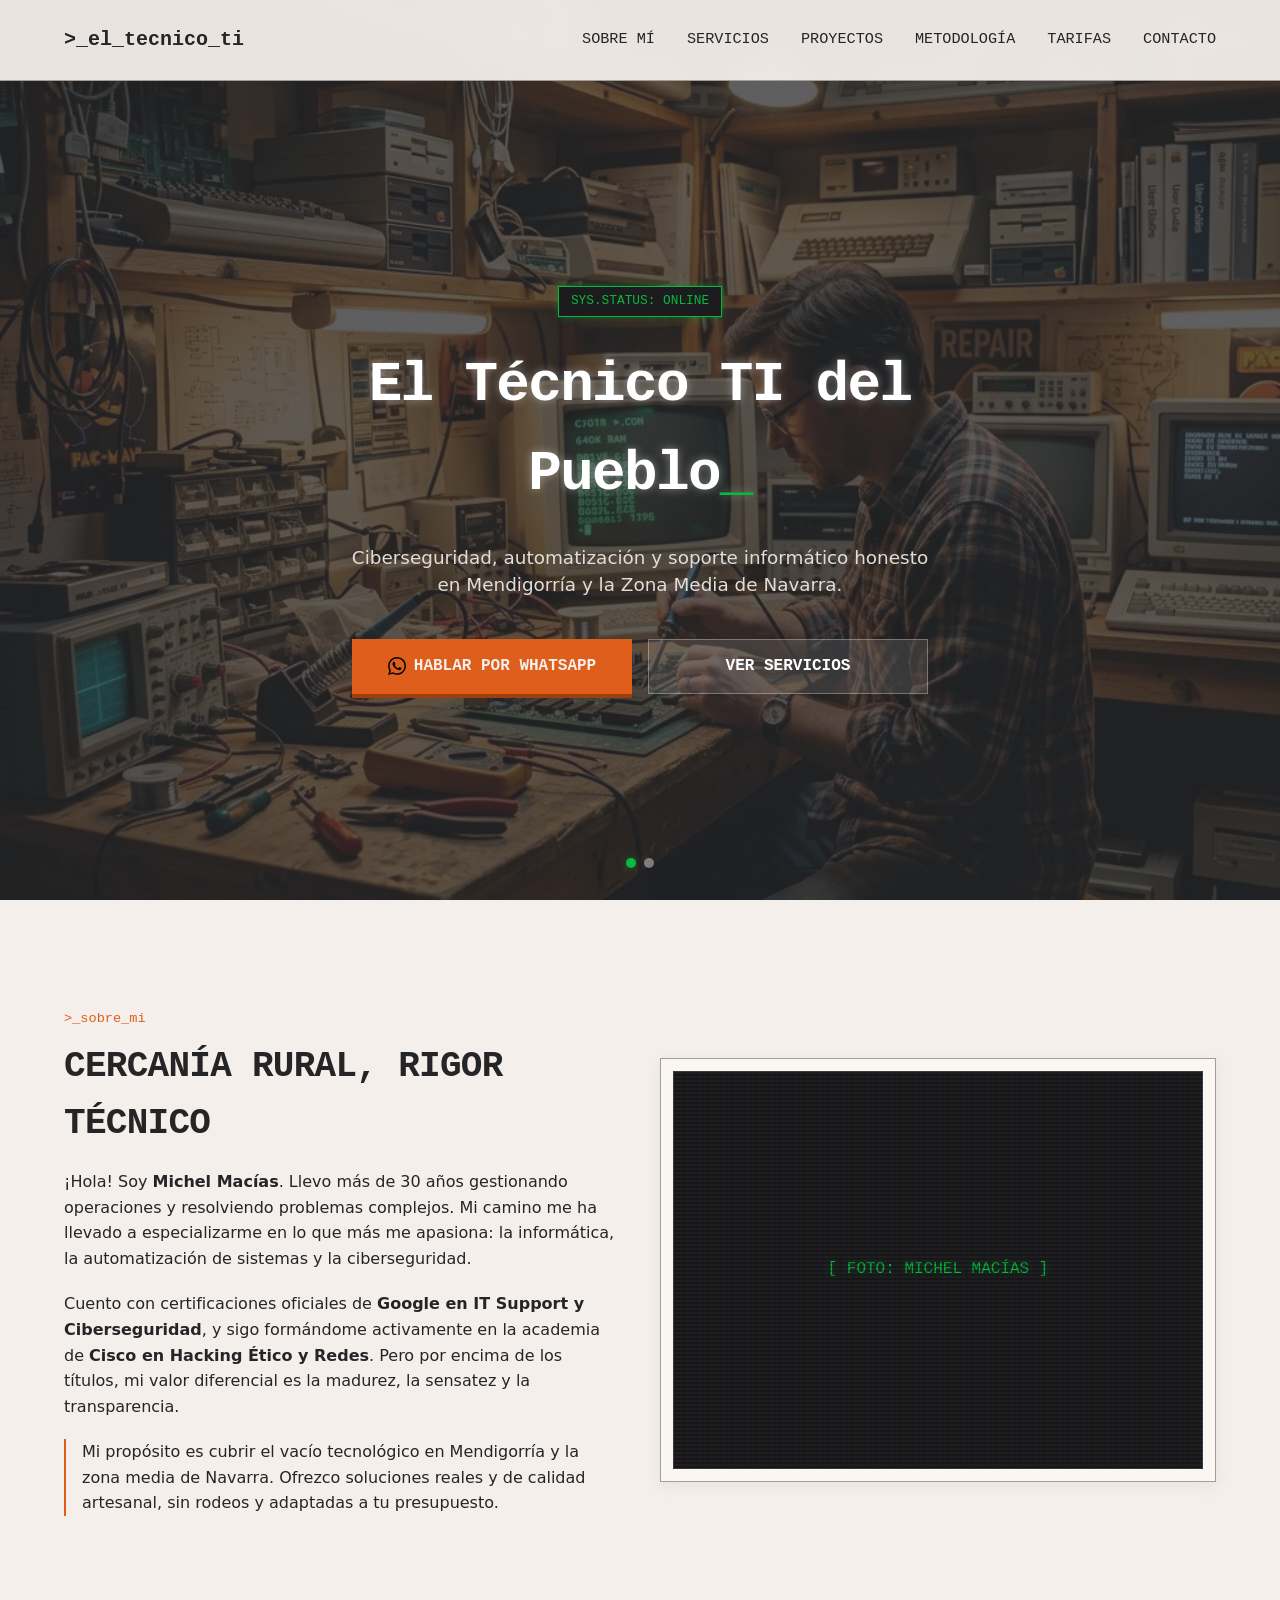
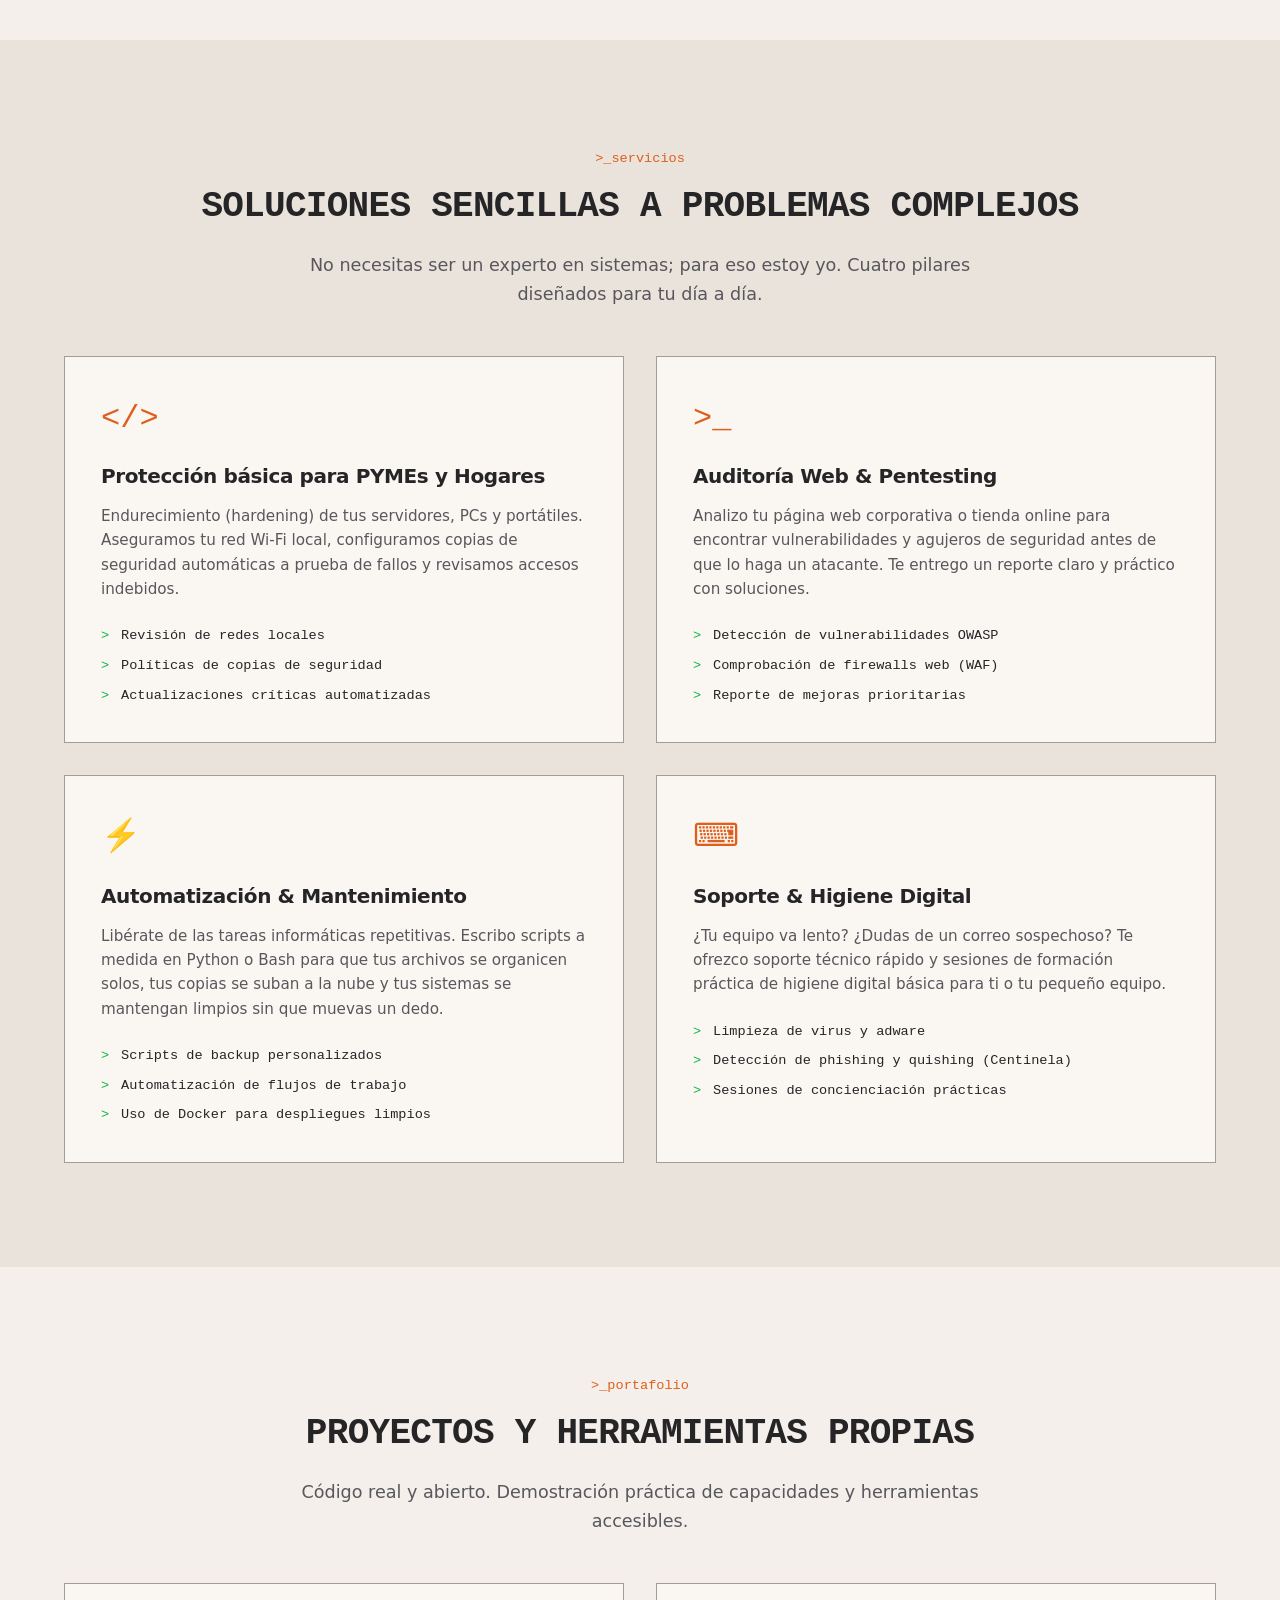
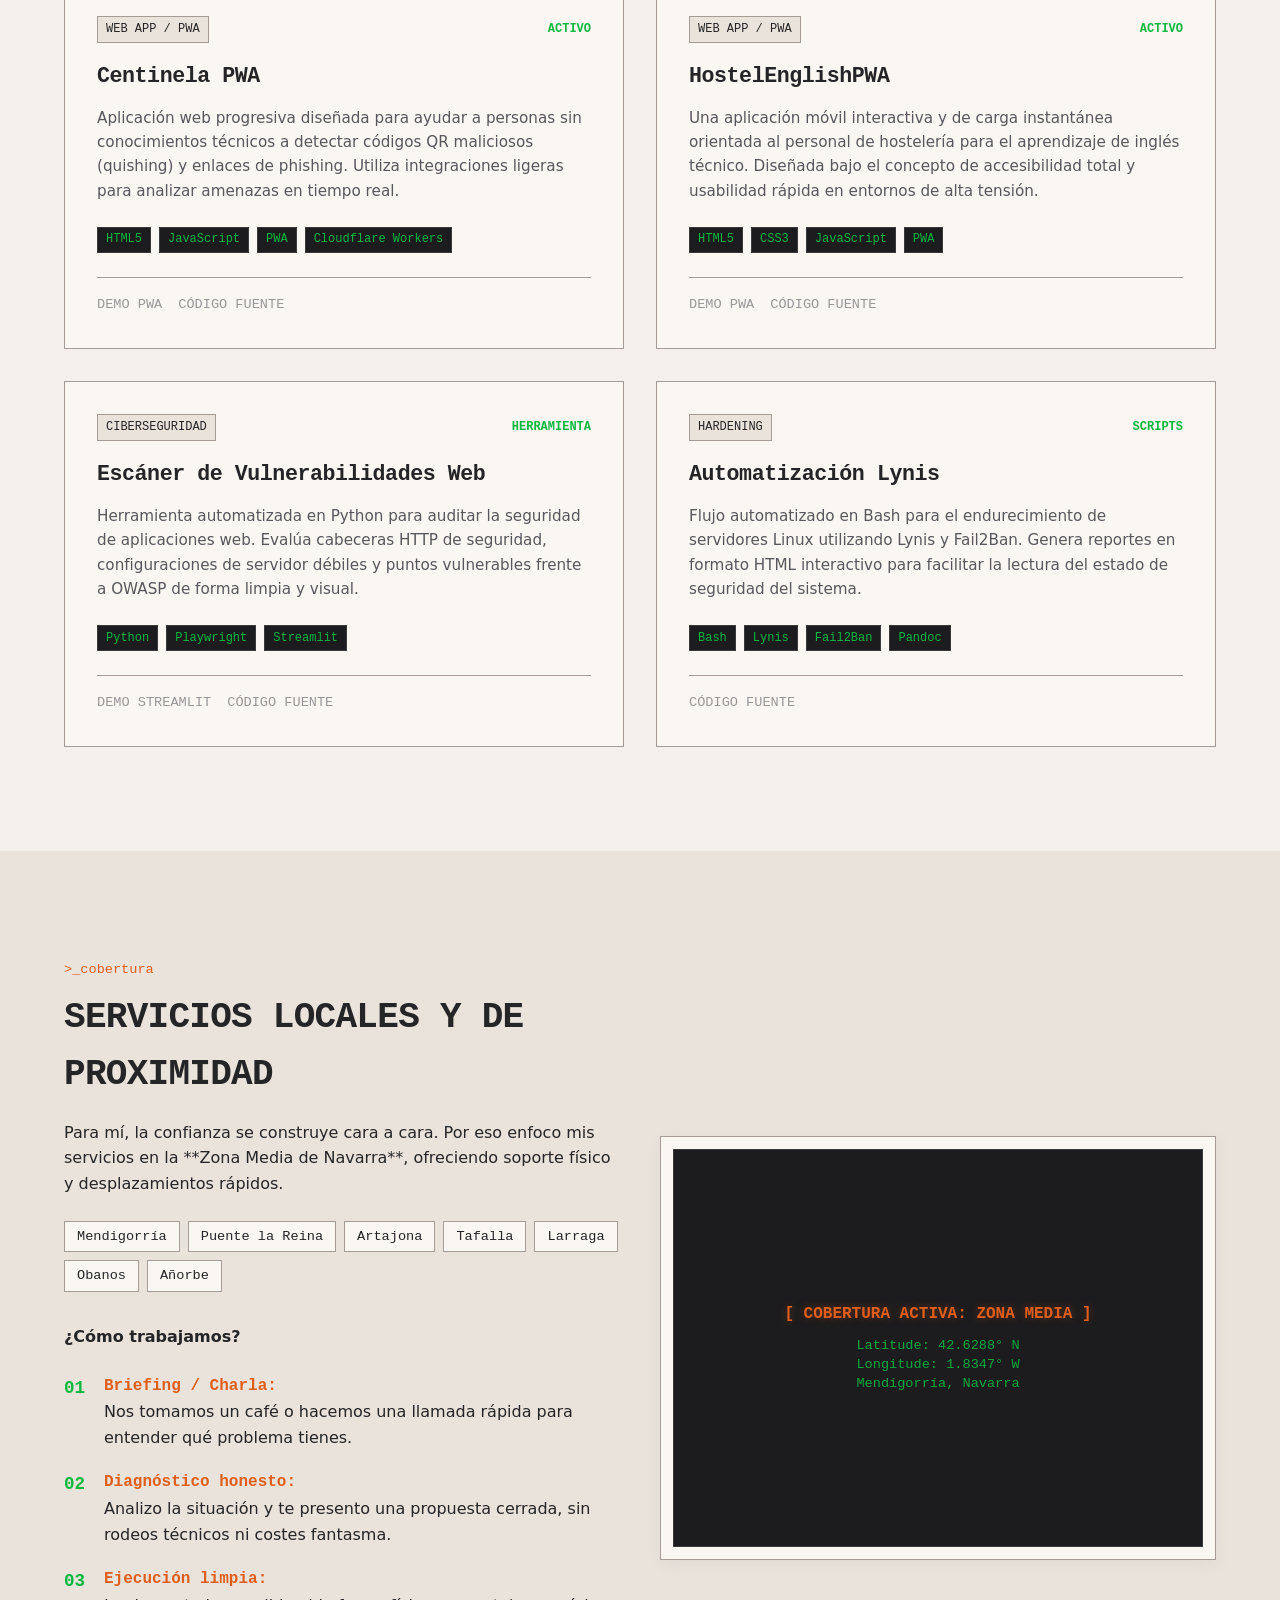
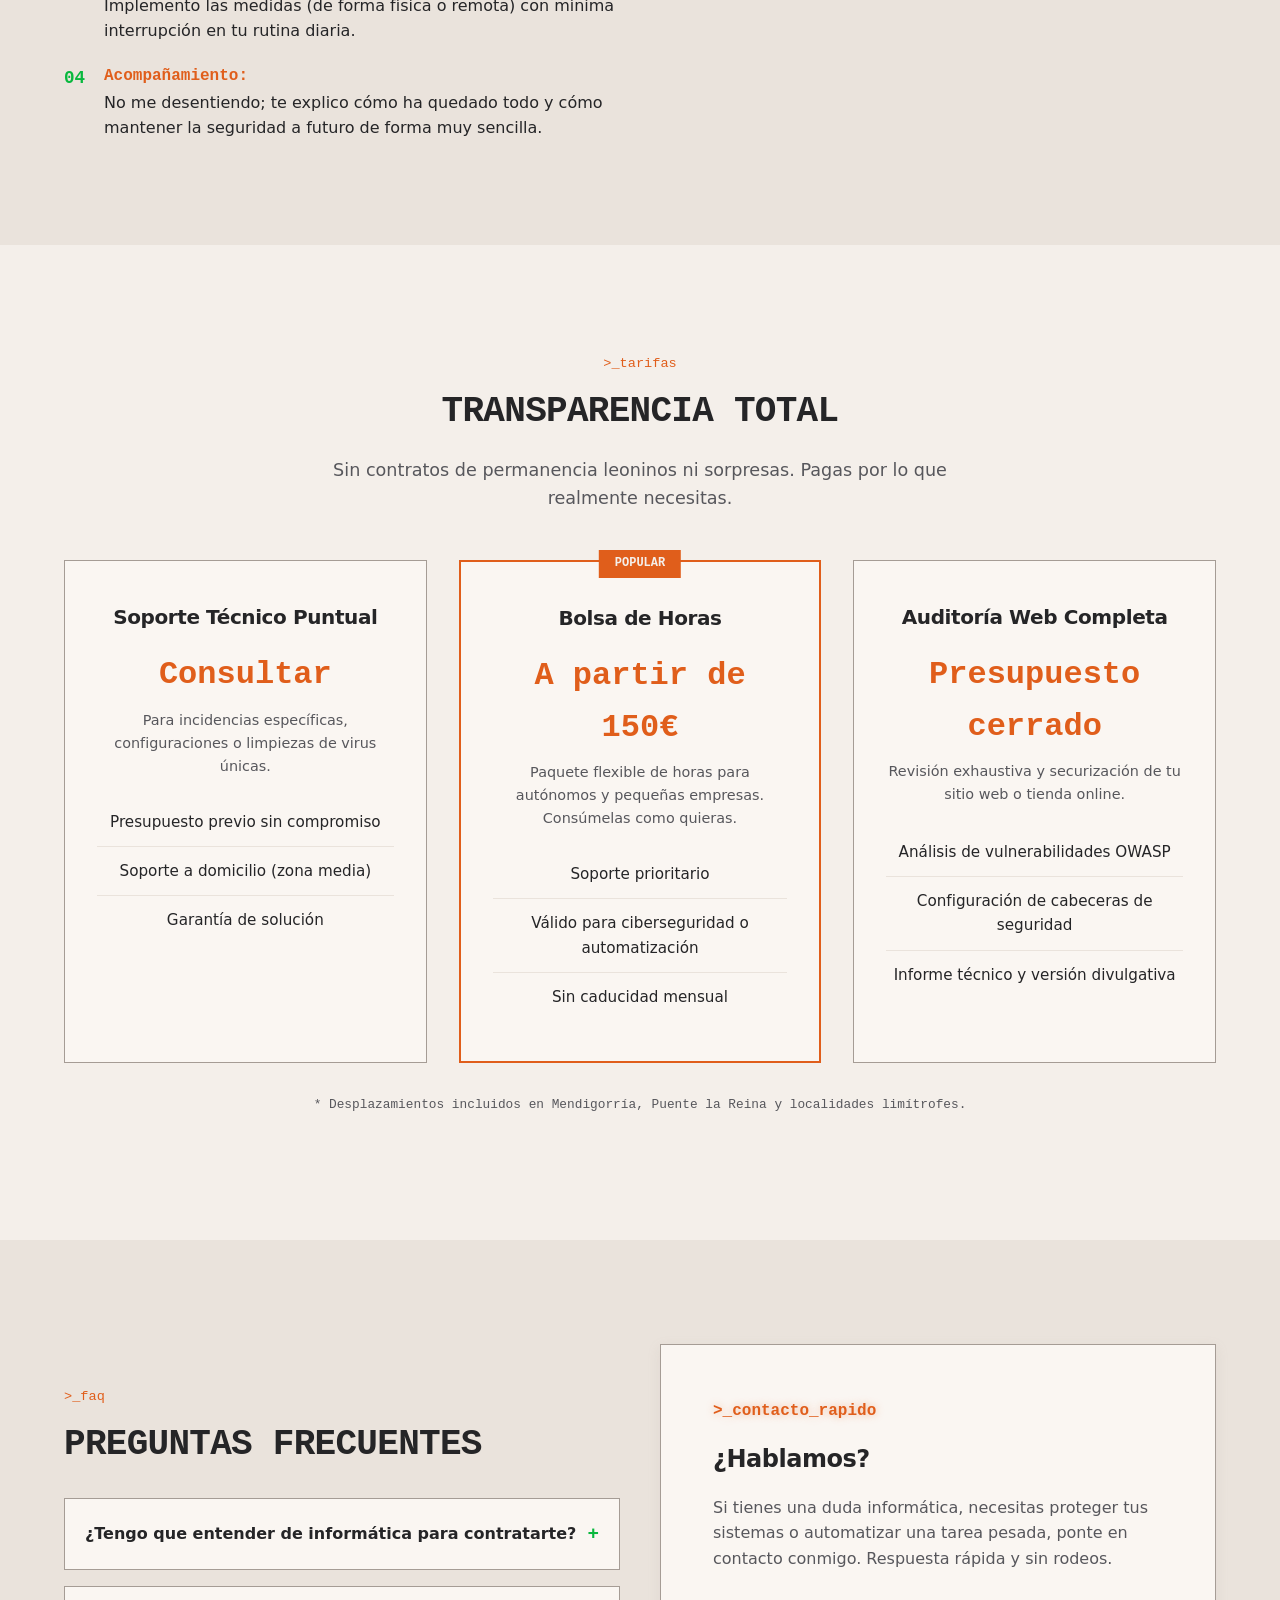
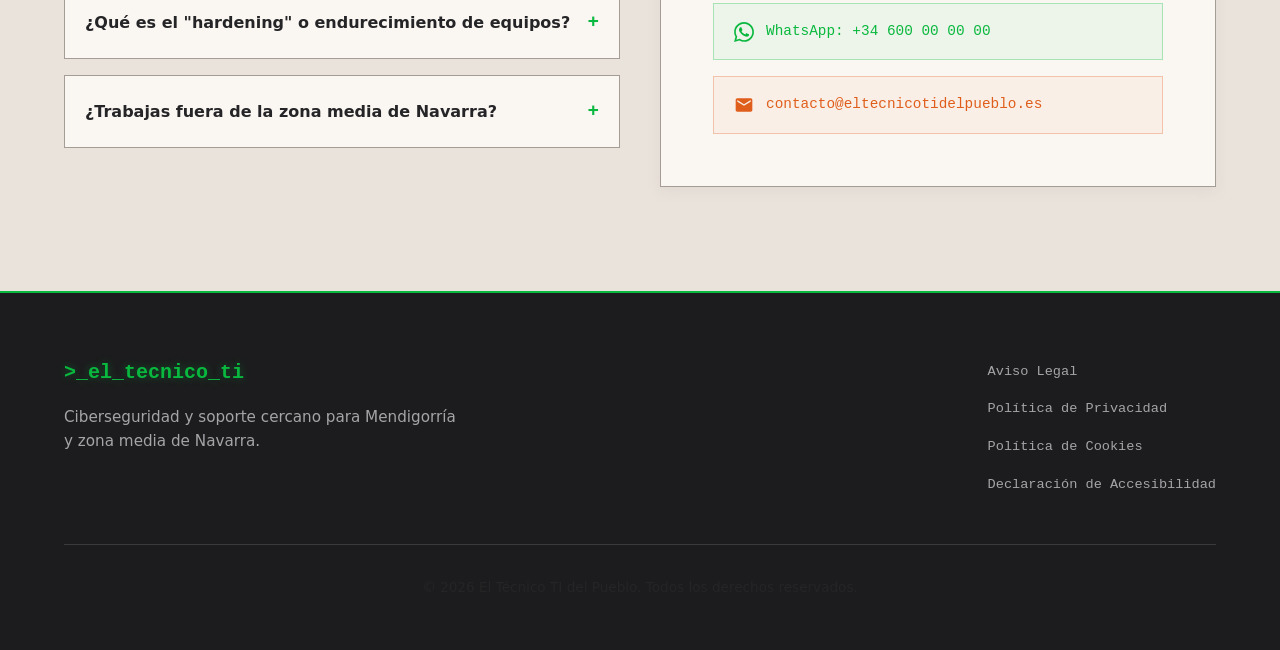
==== docs/index.html @ a72f8ba3 "Initial commit: El Técnico TI del Pueblo" ====
<!DOCTYPE html>
<html lang="es">
<head>
    <meta charset="UTF-8">
    <meta name="viewport" content="width=device-width, initial-scale=1.0">
    <title>El Técnico TI del Pueblo | Ciberseguridad y Soporte en Mendigorría y Zona Media de Navarra</title>
    <meta name="description" content="Servicios informáticos de confianza, ciberseguridad, automatización y soporte técnico para particulares, autónomos y PYMEs en Mendigorría y la Zona Media de Navarra. Sin jerga técnica, directo y honesto.">
    <meta name="robots" content="index, follow">
    <link rel="canonical" href="https://eltecnicotidelpueblo.github.io/">
    
    <!-- Open Graph / Facebook -->
    <meta property="og:type" content="website">
    <meta property="og:title" content="El Técnico TI del Pueblo | Ciberseguridad y Soporte Técnico">
    <meta property="og:description" content="Soporte informático y seguridad digital para autónomos y PYMEs en la Zona Media de Navarra (Mendigorría, Puente la Reina, Artajona...).">
    <meta property="og:url" content="https://eltecnicotidelpueblo.github.io/">
    <meta property="og:image" content="https://eltecnicotidelpueblo.github.io/assets/img/og_image.webp">
    <meta property="og:locale" content="es_ES">
    <meta property="og:site_name" content="El Técnico TI del Pueblo">

    <!-- Twitter -->
    <meta name="twitter:card" content="summary_large_image">
    <meta name="twitter:title" content="El Técnico TI del Pueblo | Ciberseguridad y Soporte">
    <meta name="twitter:description" content="Soporte informático cercano y ciberseguridad en Navarra.">
    <meta name="twitter:image" content="https://eltecnicotidelpueblo.github.io/assets/img/og_image.webp">

    <!-- Content Security Policy -->
    <meta http-equiv="Content-Security-Policy" content="default-src 'self'; script-src 'self'; style-src 'self' 'unsafe-inline' https://fonts.googleapis.com; font-src https://fonts.gstatic.com; img-src 'self' data:; connect-src 'self'; media-src 'self';">

    <link rel="stylesheet" href="style.css?v=1.0.0">
    <link rel="preconnect" href="https://fonts.googleapis.com">
    <link rel="preconnect" href="https://fonts.gstatic.com" crossorigin>
    <link href="https://fonts.googleapis.com/css2?family=Inter:wght@300;400;500;600;700&family=Share+Tech+Mono&display=swap" rel="stylesheet">
    
    <link rel="preload" href="style.css?v=1.0.0" as="style">
    <link rel="preload" href="main.js" as="script">

    <!-- JSON-LD Local SEO Schema -->
    <script type="application/ld+json">
    {
        "@context": "https://schema.org",
        "@type": "ProfessionalService",
        "name": "El Técnico TI del Pueblo",
        "image": "https://eltecnicotidelpueblo.github.io/assets/img/og_image.webp",
        "description": "Servicios profesionales de ciberseguridad, automatización y soporte informático en Mendigorría y la Zona Media de Navarra.",
        "url": "https://eltecnicotidelpueblo.github.io/",
        "telephone": "+34600000000",
        "email": "contacto@eltecnicotidelpueblo.es",
        "address": {
            "@type": "PostalAddress",
            "addressLocality": "Mendigorría",
            "addressRegion": "Navarra",
            "postalCode": "31150",
            "addressCountry": "ES"
        },
        "geo": {
            "@type": "GeoCoordinates",
            "latitude": 42.628889,
            "longitude": -1.834722
        },
        "areaServed": [
            {
                "@type": "AdministrativeArea",
                "name": "Mendigorría"
            },
            {
                "@type": "AdministrativeArea",
                "name": "Puente la Reina"
            },
            {
                "@type": "AdministrativeArea",
                "name": "Artajona"
            },
            {
                "@type": "AdministrativeArea",
                "name": "Tafalla"
            },
            {
                "@type": "AdministrativeArea",
                "name": "Larraga"
            },
            {
                "@type": "AdministrativeArea",
                "name": "Zona Media de Navarra"
            }
        ],
        "priceRange": "€€"
    }
    </script>
</head>
<body>
    <a href="#main-content" class="skip-link">Saltar al contenido principal</a>
    
    <header id="site-header">
        <nav aria-label="Navegación principal">
            <div class="logo-container">
                <a href="#" aria-label="Ir al inicio de El Técnico TI del Pueblo">
                    <span class="logo-text">&gt;_el_tecnico_ti</span>
                </a>
            </div>
            <button class="hamburger" id="hamburger" aria-expanded="false" aria-controls="nav-links" aria-label="Abrir menú de navegación">
                <span></span>
                <span></span>
                <span></span>
            </button>
            <ul class="nav-links" id="nav-links">
                <li><a href="#sobre-mi">Sobre mí</a></li>
                <li><a href="#servicios">Servicios</a></li>
                <li><a href="#proyectos">Proyectos</a></li>
                <li><a href="#metodologia">Metodología</a></li>
                <li><a href="#tarifas">Tarifas</a></li>
                <li><a href="#contacto">Contacto</a></li>
            </ul>
        </nav>
    </header>

    <main id="main-content">
        <!-- HERO SECTION -->
        <section id="hero" aria-label="Presentación">
            <div class="hero-slides-container">
                <!-- Las diapositivas de fondo se controlan con JS y CSS -->
                <div class="hero-slide active" style="background-image: linear-gradient(rgba(42, 42, 45, 0.75), rgba(42, 42, 45, 0.75)), url('assets/img/hero1.webp');" role="img" aria-label="Taller de informática retro-tech con luz cálida"></div>
                <div class="hero-slide" style="background-image: linear-gradient(rgba(42, 42, 45, 0.75), rgba(42, 42, 45, 0.75)), url('assets/img/hero2.webp');" role="img" aria-label="Terminales antiguos con luz verde de fósforo"></div>
            </div>
            
            <div class="hero-content">
                <div class="terminal-badge">SYS.STATUS: ONLINE</div>
                <h1 class="terminal-title">El Técnico TI del Pueblo<span class="cursor-blink">_</span></h1>
                <p class="hero-subtitle">Ciberseguridad, automatización y soporte informático honesto en Mendigorría y la Zona Media de Navarra.</p>
                <div class="hero-buttons">
                    <a href="https://wa.me/34600000000?text=Hola!%20Necesito%20ayuda%20con%20un%20tema%20informático." target="_blank" class="btn btn-primary" aria-label="Contactar por WhatsApp">
                        <svg class="icon" viewBox="0 0 24 24"><path d="M.057 24l1.687-6.163c-1.041-1.804-1.588-3.849-1.587-5.946.003-6.556 5.338-11.891 11.893-11.891 3.181.001 6.167 1.24 8.413 3.488 2.245 2.248 3.481 5.236 3.48 8.414-.003 6.557-5.338 11.892-11.893 11.892-1.99-.001-3.951-.5-5.688-1.448l-6.305 1.654zm6.597-3.807c1.676.995 3.276 1.591 5.392 1.592 5.448 0 9.886-4.438 9.889-9.885.002-5.462-4.415-9.89-9.881-9.892-5.452 0-9.887 4.434-9.889 9.884-.001 2.225.651 3.891 1.746 5.634l-.999 3.648 3.742-.981zm11.387-5.464c-.074-.124-.272-.198-.57-.347-.297-.149-1.758-.868-2.031-.967-.272-.099-.47-.149-.668.149-.198.297-.767.967-.941 1.165-.173.198-.347.223-.644.074-.297-.149-1.255-.462-2.39-1.475-.883-.788-1.48-1.761-1.653-2.059-.173-.297-.018-.458.13-.606.134-.133.297-.347.446-.521.151-.172.2-.296.3-.495.099-.198.05-.372-.025-.521-.075-.148-.669-1.611-.916-2.206-.242-.579-.487-.501-.669-.51l-.57-.01c-.198 0-.52.074-.792.372s-1.04 1.016-1.04 2.479 1.065 2.876 1.213 3.074c.149.198 2.095 3.2 5.076 4.487.709.306 1.263.489 1.694.626.712.226 1.36.194 1.872.118.571-.085 1.758-.719 2.006-1.413.248-.695.248-1.29.173-1.414z"/></svg>
                        Hablar por WhatsApp
                    </a>
                    <a href="#servicios" class="btn btn-secondary">Ver Servicios</a>
                </div>
            </div>

            <!-- Indicadores del Carrusel -->
            <div class="hero-dots" aria-label="Navegación del carrusel">
                <button class="hero-dot active" data-slide="0" aria-label="Ver imagen 1" aria-current="true"></button>
                <button class="hero-dot" data-slide="1" aria-label="Ver imagen 2"></button>
            </div>
        </section>

        <!-- SOBRE MÍ SECTION -->
        <section id="sobre-mi" class="reveal section-padding">
            <div class="container grid-2">
                <div class="about-text">
                    <span class="section-tag">&gt;_sobre_mi</span>
                    <h2>Cercanía rural, rigor técnico</h2>
                    <p>¡Hola! Soy <strong>Michel Macías</strong>. Llevo más de 30 años gestionando operaciones y resolviendo problemas complejos. Mi camino me ha llevado a especializarme en lo que más me apasiona: la informática, la automatización de sistemas y la ciberseguridad.</p>
                    <p>Cuento con certificaciones oficiales de <strong>Google en IT Support y Ciberseguridad</strong>, y sigo formándome activamente en la academia de <strong>Cisco en Hacking Ético y Redes</strong>. Pero por encima de los títulos, mi valor diferencial es la madurez, la sensatez y la transparencia.</p>
                    <p class="highlight-text">Mi propósito es cubrir el vacío tecnológico en Mendigorría y la zona media de Navarra. Ofrezco soluciones reales y de calidad artesanal, sin rodeos y adaptadas a tu presupuesto.</p>
                </div>
                <div class="about-visual">
                    <div class="retro-box-frame">
                        <!-- Foto real de Michel o imagen temática del taller -->
                        <div class="about-img-placeholder">
                            <span class="console-green">[ FOTO: MICHEL MACÍAS ]</span>
                        </div>
                    </div>
                </div>
            </div>
        </section>

        <!-- SERVICIOS SECTION -->
        <section id="servicios" class="reveal bg-alt section-padding">
            <div class="container">
                <div class="center-text">
                    <span class="section-tag">&gt;_servicios</span>
                    <h2>Soluciones sencillas a problemas complejos</h2>
                    <p class="section-subtitle">No necesitas ser un experto en sistemas; para eso estoy yo. Cuatro pilares diseñados para tu día a día.</p>
                </div>
                
                <div class="services-grid">
                    <!-- Servicio 1 -->
                    <div class="service-card">
                        <div class="card-icon">&lt;/&gt;</div>
                        <h3>Protección básica para PYMEs y Hogares</h3>
                        <p>Endurecimiento (hardening) de tus servidores, PCs y portátiles. Aseguramos tu red Wi-Fi local, configuramos copias de seguridad automáticas a prueba de fallos y revisamos accesos indebidos.</p>
                        <ul class="card-list">
                            <li>Revisión de redes locales</li>
                            <li>Políticas de copias de seguridad</li>
                            <li>Actualizaciones críticas automatizadas</li>
                        </ul>
                    </div>

                    <!-- Servicio 2 -->
                    <div class="service-card">
                        <div class="card-icon">&gt;_</div>
                        <h3>Auditoría Web & Pentesting</h3>
                        <p>Analizo tu página web corporativa o tienda online para encontrar vulnerabilidades y agujeros de seguridad antes de que lo haga un atacante. Te entrego un reporte claro y práctico con soluciones.</p>
                        <ul class="card-list">
                            <li>Detección de vulnerabilidades OWASP</li>
                            <li>Comprobación de firewalls web (WAF)</li>
                            <li>Reporte de mejoras prioritarias</li>
                        </ul>
                    </div>

                    <!-- Servicio 3 -->
                    <div class="service-card">
                        <div class="card-icon">⚡</div>
                        <h3>Automatización & Mantenimiento</h3>
                        <p>Libérate de las tareas informáticas repetitivas. Escribo scripts a medida en Python o Bash para que tus archivos se organicen solos, tus copias se suban a la nube y tus sistemas se mantengan limpios sin que muevas un dedo.</p>
                        <ul class="card-list">
                            <li>Scripts de backup personalizados</li>
                            <li>Automatización de flujos de trabajo</li>
                            <li>Uso de Docker para despliegues limpios</li>
                        </ul>
                    </div>

                    <!-- Servicio 4 -->
                    <div class="service-card">
                        <div class="card-icon">⌨</div>
                        <h3>Soporte & Higiene Digital</h3>
                        <p>¿Tu equipo va lento? ¿Dudas de un correo sospechoso? Te ofrezco soporte técnico rápido y sesiones de formación práctica de higiene digital básica para ti o tu pequeño equipo.</p>
                        <ul class="card-list">
                            <li>Limpieza de virus y adware</li>
                            <li>Detección de phishing y quishing (Centinela)</li>
                            <li>Sesiones de concienciación prácticas</li>
                        </ul>
                    </div>
                </div>
            </div>
        </section>

        <!-- PROYECTOS / CASOS REALES -->
        <section id="proyectos" class="reveal section-padding">
            <div class="container">
                <div class="center-text">
                    <span class="section-tag">&gt;_portafolio</span>
                    <h2>Proyectos y Herramientas Propias</h2>
                    <p class="section-subtitle">Código real y abierto. Demostración práctica de capacidades y herramientas accesibles.</p>
                </div>

                <div class="projects-grid">
                    <!-- Centinela PWA -->
                    <div class="project-card">
                        <div class="project-header">
                            <span class="project-tag">WEB APP / PWA</span>
                            <span class="project-status">ACTIVO</span>
                        </div>
                        <h3>Centinela PWA</h3>
                        <p>Aplicación web progresiva diseñada para ayudar a personas sin conocimientos técnicos a detectar códigos QR maliciosos (quishing) y enlaces de phishing. Utiliza integraciones ligeras para analizar amenazas en tiempo real.</p>
                        <div class="project-tech">
                            <span>HTML5</span>
                            <span>JavaScript</span>
                            <span>PWA</span>
                            <span>Cloudflare Workers</span>
                        </div>
                        <div class="project-links">
                            <span class="link-disabled">Demo PWA</span>
                            <span class="link-disabled">Código fuente</span>
                        </div>
                    </div>

                    <!-- HostelEnglishPWA -->
                    <div class="project-card">
                        <div class="project-header">
                            <span class="project-tag">WEB APP / PWA</span>
                            <span class="project-status">ACTIVO</span>
                        </div>
                        <h3>HostelEnglishPWA</h3>
                        <p>Una aplicación móvil interactiva y de carga instantánea orientada al personal de hostelería para el aprendizaje de inglés técnico. Diseñada bajo el concepto de accesibilidad total y usabilidad rápida en entornos de alta tensión.</p>
                        <div class="project-tech">
                            <span>HTML5</span>
                            <span>CSS3</span>
                            <span>JavaScript</span>
                            <span>PWA</span>
                        </div>
                        <div class="project-links">
                            <span class="link-disabled">Demo PWA</span>
                            <span class="link-disabled">Código fuente</span>
                        </div>
                    </div>

                    <!-- Escáner de vulnerabilidades -->
                    <div class="project-card">
                        <div class="project-header">
                            <span class="project-tag">CIBERSEGURIDAD</span>
                            <span class="project-status">HERRAMIENTA</span>
                        </div>
                        <h3>Escáner de Vulnerabilidades Web</h3>
                        <p>Herramienta automatizada en Python para auditar la seguridad de aplicaciones web. Evalúa cabeceras HTTP de seguridad, configuraciones de servidor débiles y puntos vulnerables frente a OWASP de forma limpia y visual.</p>
                        <div class="project-tech">
                            <span>Python</span>
                            <span>Playwright</span>
                            <span>Streamlit</span>
                        </div>
                        <div class="project-links">
                            <span class="link-disabled">Demo Streamlit</span>
                            <span class="link-disabled">Código fuente</span>
                        </div>
                    </div>

                    <!-- Lynis Hardening -->
                    <div class="project-card">
                        <div class="project-header">
                            <span class="project-tag">HARDENING</span>
                            <span class="project-status">SCRIPTS</span>
                        </div>
                        <h3>Automatización Lynis</h3>
                        <p>Flujo automatizado en Bash para el endurecimiento de servidores Linux utilizando Lynis y Fail2Ban. Genera reportes en formato HTML interactivo para facilitar la lectura del estado de seguridad del sistema.</p>
                        <div class="project-tech">
                            <span>Bash</span>
                            <span>Lynis</span>
                            <span>Fail2Ban</span>
                            <span>Pandoc</span>
                        </div>
                        <div class="project-links">
                            <span class="link-disabled">Código fuente</span>
                        </div>
                    </div>
                </div>
            </div>
        </section>

        <!-- METODOLOGÍA & COBERTURA -->
        <section id="metodologia" class="reveal bg-alt section-padding">
            <div class="container grid-2">
                <div class="methodology-text">
                    <span class="section-tag">&gt;_cobertura</span>
                    <h2>Servicios locales y de proximidad</h2>
                    <p>Para mí, la confianza se construye cara a cara. Por eso enfoco mis servicios en la **Zona Media de Navarra**, ofreciendo soporte físico y desplazamientos rápidos.</p>
                    
                    <div class="coverage-cities">
                        <span class="badge">Mendigorría</span>
                        <span class="badge">Puente la Reina</span>
                        <span class="badge">Artajona</span>
                        <span class="badge">Tafalla</span>
                        <span class="badge">Larraga</span>
                        <span class="badge">Obanos</span>
                        <span class="badge">Añorbe</span>
                    </div>

                    <p><strong>¿Cómo trabajamos?</strong></p>
                    <ol class="retro-list">
                        <li><strong>Briefing / Charla:</strong> Nos tomamos un café o hacemos una llamada rápida para entender qué problema tienes.</li>
                        <li><strong>Diagnóstico honesto:</strong> Analizo la situación y te presento una propuesta cerrada, sin rodeos técnicos ni costes fantasma.</li>
                        <li><strong>Ejecución limpia:</strong> Implemento las medidas (de forma física o remota) con mínima interrupción en tu rutina diaria.</li>
                        <li><strong>Acompañamiento:</strong> No me desentiendo; te explico cómo ha quedado todo y cómo mantener la seguridad a futuro de forma muy sencilla.</li>
                    </ol>
                </div>
                <div class="methodology-visual">
                    <div class="retro-box-frame">
                        <div class="map-placeholder">
                            <span class="terminal-amber">[ COBERTURA ACTIVA: ZONA MEDIA ]</span>
                            <div class="map-coordinates">
                                Latitude: 42.6288° N<br>
                                Longitude: 1.8347° W<br>
                                Mendigorría, Navarra
                            </div>
                        </div>
                    </div>
                </div>
            </div>
        </section>

        <!-- TARIFAS & MODALIDADES -->
        <section id="tarifas" class="reveal section-padding">
            <div class="container">
                <div class="center-text">
                    <span class="section-tag">&gt;_tarifas</span>
                    <h2>Transparencia total</h2>
                    <p class="section-subtitle">Sin contratos de permanencia leoninos ni sorpresas. Pagas por lo que realmente necesitas.</p>
                </div>

                <div class="pricing-grid">
                    <div class="pricing-card">
                        <h3>Soporte Técnico Puntual</h3>
                        <p class="price">Consultar</p>
                        <p class="price-detail">Para incidencias específicas, configuraciones o limpiezas de virus únicas.</p>
                        <ul class="pricing-features">
                            <li>Presupuesto previo sin compromiso</li>
                            <li>Soporte a domicilio (zona media)</li>
                            <li>Garantía de solución</li>
                        </ul>
                    </div>

                    <div class="pricing-card featured-card">
                        <div class="card-badge">POPULAR</div>
                        <h3>Bolsa de Horas</h3>
                        <p class="price">A partir de 150€</p>
                        <p class="price-detail">Paquete flexible de horas para autónomos y pequeñas empresas. Consúmelas como quieras.</p>
                        <ul class="pricing-features">
                            <li>Soporte prioritario</li>
                            <li>Válido para ciberseguridad o automatización</li>
                            <li>Sin caducidad mensual</li>
                        </ul>
                    </div>

                    <div class="pricing-card">
                        <h3>Auditoría Web Completa</h3>
                        <p class="price">Presupuesto cerrado</p>
                        <p class="price-detail">Revisión exhaustiva y securización de tu sitio web o tienda online.</p>
                        <ul class="pricing-features">
                            <li>Análisis de vulnerabilidades OWASP</li>
                            <li>Configuración de cabeceras de seguridad</li>
                            <li>Informe técnico y versión divulgativa</li>
                        </ul>
                    </div>
                </div>
                <p class="pricing-footer-note">* Desplazamientos incluidos en Mendigorría, Puente la Reina y localidades limítrofes.</p>
            </div>
        </section>

        <!-- FAQ & CONTACTO -->
        <section id="contacto" class="reveal bg-alt section-padding">
            <div class="container grid-2">
                <div class="faq-container">
                    <span class="section-tag">&gt;_faq</span>
                    <h2>Preguntas Frecuentes</h2>
                    
                    <div class="faq-list">
                        <details class="faq-item">
                            <summary>¿Tengo que entender de informática para contratarte?</summary>
                            <div class="faq-answer">
                                <p>En absoluto. Mi trabajo consiste precisamente en traducir la tecnología y la ciberseguridad a soluciones sencillas y entendibles. Te explicaré lo que ocurre con ejemplos claros.</p>
                            </div>
                        </details>
                        
                        <details class="faq-item">
                            <summary>¿Qué es el "hardening" o endurecimiento de equipos?</summary>
                            <div class="faq-answer">
                                <p>Consiste en configurar tu ordenador, servidor o router de tal forma que se reduzcan al mínimo sus puntos débiles. Desactivamos servicios innecesarios, cerramos puertos abiertos por defecto y aplicamos configuraciones seguras para que sea un objetivo muy difícil de hackear.</p>
                            </div>
                        </details>

                        <details class="faq-item">
                            <summary>¿Trabajas fuera de la zona media de Navarra?</summary>
                            <div class="faq-answer">
                                <p>Para trabajos remotos (auditoría web, programación de scripts, automatización) puedo dar servicio a cualquier lugar. Para soporte físico y configuración de hardware, prefiero limitarlo a la Zona Media para garantizar rapidez y cercanía.</p>
                            </div>
                        </details>
                    </div>
                </div>

                <div class="contact-card-container">
                    <div class="retro-box-frame">
                        <div class="contact-box">
                            <span class="terminal-amber">&gt;_contacto_rapido</span>
                            <h3>¿Hablamos?</h3>
                            <p>Si tienes una duda informática, necesitas proteger tus sistemas o automatizar una tarea pesada, ponte en contacto conmigo. Respuesta rápida y sin rodeos.</p>
                            
                            <div class="contact-methods">
                                <a href="https://wa.me/34600000000?text=Hola%20Michel!%20He%20visto%20tu%20web%20y%20me%20gustaría%20hacerte%20una%20consulta." target="_blank" class="contact-link whatsapp-style">
                                    <svg viewBox="0 0 24 24"><path fill="currentColor" d="M.057 24l1.687-6.163c-1.041-1.804-1.588-3.849-1.587-5.946.003-6.556 5.338-11.891 11.893-11.891 3.181.001 6.167 1.24 8.413 3.488 2.245 2.248 3.481 5.236 3.48 8.414-.003 6.557-5.338 11.892-11.893 11.892-1.99-.001-3.951-.5-5.688-1.448l-6.305 1.654zm6.597-3.807c1.676.995 3.276 1.591 5.392 1.592 5.448 0 9.886-4.438 9.889-9.885.002-5.462-4.415-9.89-9.881-9.892-5.452 0-9.887 4.434-9.889 9.884-.001 2.225.651 3.891 1.746 5.634l-.999 3.648 3.742-.981zm11.387-5.464c-.074-.124-.272-.198-.57-.347-.297-.149-1.758-.868-2.031-.967-.272-.099-.47-.149-.668.149-.198.297-.767.967-.941 1.165-.173.198-.347.223-.644.074-.297-.149-1.255-.462-2.39-1.475-.883-.788-1.48-1.761-1.653-2.059-.173-.297-.018-.458.13-.606.134-.133.297-.347.446-.521.151-.172.2-.296.3-.495.099-.198.05-.372-.025-.521-.075-.148-.669-1.611-.916-2.206-.242-.579-.487-.501-.669-.51l-.57-.01c-.198 0-.52.074-.792.372s-1.04 1.016-1.04 2.479 1.065 2.876 1.213 3.074c.149.198 2.095 3.2 5.076 4.487.709.306 1.263.489 1.694.626.712.226 1.36.194 1.872.118.571-.085 1.758-.719 2.006-1.413.248-.695.248-1.29.173-1.414z"/></svg>
                                    WhatsApp: +34 600 00 00 00
                                </a>
                                <a href="mailto:contacto@eltecnicotidelpueblo.es" class="contact-link email-style">
                                    <svg viewBox="0 0 24 24"><path fill="currentColor" d="M20 4H4c-1.1 0-1.99.9-1.99 2L2 18c0 1.1.9 2 2 2h16c1.1 0 2-.9 2-2V6c0-1.1-.9-2-2-2zm0 4l-8 5-8-5V6l8 5 8-5v2z"/></svg>
                                    contacto@eltecnicotidelpueblo.es
                                </a>
                            </div>
                        </div>
                    </div>
                </div>
            </div>
        </section>
    </main>

    <footer id="site-footer">
        <div class="container">
            <div class="footer-layout">
                <div class="footer-brand">
                    <span class="logo-text">&gt;_el_tecnico_ti</span>
                    <p>Ciberseguridad y soporte cercano para Mendigorría y zona media de Navarra.</p>
                </div>
                <div class="footer-links-container">
                    <ul class="footer-links">
                        <li><a href="aviso-legal.html">Aviso Legal</a></li>
                        <li><a href="politica-privacidad.html">Política de Privacidad</a></li>
                        <li><a href="politica-cookies.html">Política de Cookies</a></li>
                        <li><a href="declaracion-accesibilidad.html">Declaración de Accesibilidad</a></li>
                    </ul>
                </div>
            </div>
            <div class="footer-bottom">
                <p>&copy; 2026 El Técnico TI del Pueblo. Todos los derechos reservados.</p>
            </div>
        </div>
    </footer>

    <script src="main.js" defer></script>
</body>
</html>
---- docs/style.css ----
/* ==========================================================================
   EL TÉCNICO TI DEL PUEBLO - HOJA DE ESTILOS VINTAGE-TECH
   Estética retro-tech 80s-90s (Mr. Robot / CRT) adaptada a usabilidad moderna.
   Metodología: Mobile First & CSS Variables.
   ========================================================================== */

/* --------------------------------------------------------------------------
   Variables de Diseño (Diseño Retro-Tech)
   -------------------------------------------------------------------------- */
:root {
    /* Paleta Principal: Plástico Beige Retro + Fósforo CRT */
    --bg-primary: #F4EFEA;       /* Beige carcasa clásica PC / Papel antiguo */
    --bg-alt: #EAE3DC;           /* Crema oscuro para alternancia de secciones */
    --bg-card: #FAF6F2;          /* Blanco roto cálido para tarjetas */
    --bg-dark-terminal: #1C1C1E; /* Gris oscuro para consolas de comando */
    
    --text-primary: #252527;     /* Antracita para cuerpo de texto */
    --text-muted: #57575C;       /* Gris medio para descripciones */
    --text-light: #F4EFEA;       /* Texto claro en fondos oscuros */
    
    /* Colores Fósforo CRT */
    --crt-green: #09B83E;        /* Verde terminal activo */
    --crt-green-glow: rgba(9, 184, 62, 0.4);
    --crt-amber: #E05E1B;        /* Naranja/Ámbar botón y acentos */
    --crt-amber-glow: rgba(224, 94, 27, 0.4);
    
    --border-color: #A59C95;     /* Borde gris arcilla para tarjetas y marcos */
    --border-terminal: #3A3A3D;  /* Borde oscuro de consola */
    
    /* Tipografías */
    --font-sans: 'Inter', system-ui, -apple-system, sans-serif;
    --font-mono: 'Share Tech Mono', 'Courier New', monospace;
    
    /* Transiciones */
    --transition-fast: 0.2s ease;
    --transition-normal: 0.4s cubic-bezier(0.25, 0.8, 0.25, 1);
    
    /* Sombreado */
    --shadow-soft: 0 4px 12px rgba(165, 156, 149, 0.15);
    --shadow-terminal: 0 4px 20px rgba(0, 0, 0, 0.25);
    --retro-glow: 0 0 8px var(--crt-green-glow);
}

/* --------------------------------------------------------------------------
   Bases y Reset
   -------------------------------------------------------------------------- */
*, *::before, *::after {
    box-sizing: border-box;
    margin: 0;
    padding: 0;
}

html {
    scroll-behavior: smooth;
    font-size: 16px;
    -webkit-text-size-adjust: 100%;
}

body {
    background-color: var(--bg-primary);
    color: var(--text-primary);
    font-family: var(--font-sans);
    line-height: 1.6;
    overflow-x: hidden;
}

/* Scrollbar personalizado retro */
::-webkit-scrollbar {
    width: 10px;
    height: 10px;
}
::-webkit-scrollbar-track {
    background: var(--bg-alt);
    border-left: 1px solid var(--border-color);
}
::-webkit-scrollbar-thumb {
    background: var(--border-color);
    border: 2px solid var(--bg-alt);
}
::-webkit-scrollbar-thumb:hover {
    background: var(--text-muted);
}

/* Accesibilidad: Skip Link */
.skip-link {
    position: absolute;
    top: -100px;
    left: 20px;
    background: var(--crt-amber);
    color: var(--text-light);
    padding: 10px 20px;
    z-index: 10000;
    font-family: var(--font-mono);
    text-decoration: none;
    border: 1px solid var(--text-light);
    transition: top var(--transition-fast);
}
.skip-link:focus {
    top: 20px;
    outline: 2px solid var(--crt-amber);
}

/* --------------------------------------------------------------------------
   Tipografía Común
   -------------------------------------------------------------------------- */
h1, h2, h3, h4 {
    font-weight: 700;
    letter-spacing: -0.02em;
}

h2 {
    font-family: var(--font-mono);
    font-size: 1.75rem;
    margin-bottom: 1rem;
    color: var(--text-primary);
    text-transform: uppercase;
}

p {
    margin-bottom: 1.25rem;
    color: var(--text-primary);
}

strong {
    font-weight: 600;
}

/* Clases de utilidad */
.section-tag {
    display: inline-block;
    font-family: var(--font-mono);
    font-size: 0.85rem;
    color: var(--crt-amber);
    margin-bottom: 0.5rem;
    text-transform: lowercase;
}

.section-subtitle {
    font-size: 1.1rem;
    color: var(--text-muted);
    max-width: 700px;
    margin-left: auto;
    margin-right: auto;
    margin-bottom: 3rem;
}

.center-text {
    text-align: center;
}

.container {
    width: 100%;
    max-width: 1200px;
    margin: 0 auto;
    padding: 0 1.5rem;
}

.section-padding {
    padding: 4.5rem 0;
}

.bg-alt {
    background-color: var(--bg-alt);
}

/* Grid genérico */
.grid-2 {
    display: grid;
    grid-template-columns: 1fr;
    gap: 2.5rem;
}

/* --------------------------------------------------------------------------
   Header y Navegación (Responsive)
   -------------------------------------------------------------------------- */
#site-header {
    position: fixed;
    top: 0;
    left: 0;
    width: 100%;
    z-index: 1000;
    background-color: rgba(244, 239, 234, 0.95);
    border-bottom: 1px solid var(--border-color);
    backdrop-filter: blur(10px);
    transition: padding var(--transition-normal), background-color var(--transition-normal);
    padding: 1.25rem 0;
}

#site-header.scrolled {
    padding: 0.75rem 0;
    background-color: rgba(244, 239, 234, 0.98);
    box-shadow: var(--shadow-soft);
}

#site-header nav {
    max-width: 1200px;
    margin: 0 auto;
    padding: 0 1.5rem;
    display: flex;
    justify-content: space-between;
    align-items: center;
}

.logo-text {
    font-family: var(--font-mono);
    font-weight: 700;
    font-size: 1.25rem;
    color: var(--text-primary);
}

.logo-container a {
    text-decoration: none;
}

/* Enlaces del menú (Mobile overlay) */
.nav-links {
    display: flex;
    flex-direction: column;
    position: fixed;
    top: 4.8rem;
    left: 0;
    width: 100%;
    height: calc(100vh - 4.8rem);
    background-color: var(--bg-primary);
    padding: 2.5rem 1.5rem;
    gap: 1.5rem;
    list-style: none;
    transform: translateX(100%);
    transition: transform var(--transition-normal);
    border-top: 1px solid var(--border-color);
    overflow-y: auto;
}

.nav-links.active {
    transform: translateX(0);
}

.nav-links a {
    font-family: var(--font-mono);
    font-size: 1.2rem;
    color: var(--text-primary);
    text-decoration: none;
    text-transform: uppercase;
    display: block;
    padding: 0.5rem 0;
    border-bottom: 1px solid transparent;
    transition: border-color var(--transition-fast), color var(--transition-fast);
}

.nav-links a:hover {
    color: var(--crt-amber);
    border-color: var(--crt-amber);
}

/* Botón Hamburguesa */
.hamburger {
    display: flex;
    flex-direction: column;
    justify-content: space-between;
    width: 24px;
    height: 18px;
    background: none;
    border: none;
    cursor: pointer;
    z-index: 1001;
}

.hamburger span {
    width: 100%;
    height: 2px;
    background-color: var(--text-primary);
    transition: transform var(--transition-normal), opacity var(--transition-normal);
}

.hamburger.active span:nth-child(1) {
    transform: translateY(8px) rotate(45deg);
}

.hamburger.active span:nth-child(2) {
    opacity: 0;
}

.hamburger.active span:nth-child(3) {
    transform: translateY(-8px) rotate(-45deg);
}

/* --------------------------------------------------------------------------
   Hero Section (Carrusel & Terminal Style)
   -------------------------------------------------------------------------- */
#hero {
    position: relative;
    height: 100vh;
    min-height: 550px;
    display: flex;
    align-items: center;
    color: var(--text-light);
    overflow: hidden;
    padding-top: 5rem;
}

.hero-slides-container {
    position: absolute;
    top: 0;
    left: 0;
    width: 100%;
    height: 100%;
    z-index: 1;
}

.hero-slide {
    position: absolute;
    top: 0;
    left: 0;
    width: 100%;
    height: 100%;
    background-size: cover;
    background-position: center;
    opacity: 0;
    transition: opacity 1s ease-in-out;
}

.hero-slide.active {
    opacity: 1;
}

.hero-content {
    position: relative;
    z-index: 2;
    width: 100%;
    max-width: 800px;
    margin: 0 auto;
    padding: 0 1.5rem;
    text-align: center;
}

.terminal-badge {
    display: inline-block;
    font-family: var(--font-mono);
    font-size: 0.8rem;
    background-color: var(--bg-dark-terminal);
    border: 1px solid var(--crt-green);
    color: var(--crt-green);
    padding: 0.25rem 0.75rem;
    margin-bottom: 1.5rem;
    box-shadow: var(--retro-glow);
    text-transform: uppercase;
}

.terminal-title {
    font-family: var(--font-mono);
    font-size: 2.25rem;
    margin-bottom: 1.5rem;
    color: #FFFFFF;
    text-shadow: 0 0 10px rgba(255, 255, 255, 0.4);
    letter-spacing: -0.03em;
}

.cursor-blink {
    color: var(--crt-green);
    animation: blink 0.8s infinite;
    font-weight: 700;
}

@keyframes blink {
    50% { opacity: 0; }
}

.hero-subtitle {
    font-size: 1.15rem;
    max-width: 600px;
    margin: 0 auto 2.5rem;
    color: #E2DDD6;
    line-height: 1.5;
}

/* Botones */
.hero-buttons {
    display: flex;
    flex-direction: column;
    gap: 1rem;
    justify-content: center;
    align-items: center;
}

.btn {
    display: inline-flex;
    align-items: center;
    justify-content: center;
    gap: 0.5rem;
    padding: 0.85rem 1.75rem;
    font-family: var(--font-mono);
    font-size: 1rem;
    font-weight: 600;
    text-decoration: none;
    text-transform: uppercase;
    border: 1px solid transparent;
    cursor: pointer;
    transition: background-color var(--transition-fast), transform var(--transition-fast), box-shadow var(--transition-fast);
    width: 100%;
    max-width: 280px;
}

.btn-primary {
    background-color: var(--crt-amber);
    color: var(--text-light);
    box-shadow: 0 4px 0 #9F3F0D;
}

.btn-primary:hover {
    background-color: #F06A26;
    transform: translateY(-2px);
    box-shadow: 0 6px 0 #9F3F0D, 0 0 12px var(--crt-amber-glow);
}

.btn-primary:active {
    transform: translateY(2px);
    box-shadow: 0 0px 0 #9F3F0D;
}

.btn-secondary {
    background-color: rgba(255, 255, 255, 0.1);
    color: #FFFFFF;
    border: 1px solid rgba(255, 255, 255, 0.3);
}

.btn-secondary:hover {
    background-color: rgba(255, 255, 255, 0.2);
    border-color: #FFFFFF;
    transform: translateY(-2px);
}

.icon {
    width: 18px;
    height: 18px;
}

/* Indicadores */
.hero-dots {
    position: absolute;
    bottom: 2rem;
    left: 50%;
    transform: translateX(-50%);
    z-index: 3;
    display: flex;
    gap: 0.5rem;
}

.hero-dot {
    width: 10px;
    height: 10px;
    border-radius: 50%;
    background-color: rgba(255, 255, 255, 0.4);
    border: none;
    cursor: pointer;
    transition: background-color var(--transition-fast);
}

.hero-dot.active {
    background-color: var(--crt-green);
    box-shadow: var(--retro-glow);
}

/* --------------------------------------------------------------------------
   Sobre mí Section
   -------------------------------------------------------------------------- */
.about-img-placeholder {
    width: 100%;
    aspect-ratio: 4/3;
    background-color: var(--bg-dark-terminal);
    border: 1px solid var(--border-terminal);
    display: flex;
    align-items: center;
    justify-content: center;
    position: relative;
}

.about-img-placeholder::after {
    content: "";
    position: absolute;
    top: 0;
    left: 0;
    width: 100%;
    height: 100%;
    background: linear-gradient(rgba(18, 16, 16, 0) 50%, rgba(0, 0, 0, 0.25) 50%), linear-gradient(90deg, rgba(255, 0, 0, 0.06), rgba(0, 255, 0, 0.02), rgba(0, 0, 255, 0.06));
    background-size: 100% 4px, 6px 100%;
    pointer-events: none;
}

.console-green {
    font-family: var(--font-mono);
    color: var(--crt-green);
    text-shadow: var(--retro-glow);
}

.retro-box-frame {
    border: 1px solid var(--border-color);
    padding: 0.75rem;
    background-color: var(--bg-card);
    box-shadow: var(--shadow-soft);
}

.highlight-text {
    font-weight: 500;
    border-left: 2px solid var(--crt-amber);
    padding-left: 1rem;
    color: var(--text-primary);
}

/* --------------------------------------------------------------------------
   Servicios Section
   -------------------------------------------------------------------------- */
.services-grid {
    display: grid;
    grid-template-columns: 1fr;
    gap: 2rem;
}

.service-card {
    background-color: var(--bg-card);
    border: 1px solid var(--border-color);
    padding: 2.25rem;
    transition: transform var(--transition-normal), box-shadow var(--transition-normal), border-color var(--transition-fast);
}

.service-card:hover {
    transform: translateY(-5px);
    box-shadow: var(--shadow-soft);
    border-color: var(--crt-amber);
}

.card-icon {
    font-family: var(--font-mono);
    font-size: 2rem;
    color: var(--crt-amber);
    margin-bottom: 1rem;
    display: block;
}

.service-card h3 {
    font-family: var(--font-sans);
    font-size: 1.25rem;
    margin-bottom: 0.75rem;
}

.service-card p {
    font-size: 0.95rem;
    color: var(--text-muted);
    margin-bottom: 1.5rem;
}

.card-list {
    list-style: none;
    font-family: var(--font-mono);
    font-size: 0.85rem;
    display: flex;
    flex-direction: column;
    gap: 0.5rem;
}

.card-list li {
    position: relative;
    padding-left: 1.25rem;
    color: var(--text-primary);
}

.card-list li::before {
    content: ">";
    position: absolute;
    left: 0;
    color: var(--crt-green);
}

/* --------------------------------------------------------------------------
   Proyectos / Casos Reales Section
   -------------------------------------------------------------------------- */
.projects-grid {
    display: grid;
    grid-template-columns: 1fr;
    gap: 2rem;
}

.project-card {
    background-color: var(--bg-card);
    border: 1px solid var(--border-color);
    padding: 2rem;
    display: flex;
    flex-direction: column;
    justify-content: space-between;
}

.project-header {
    display: flex;
    justify-content: space-between;
    align-items: center;
    margin-bottom: 1rem;
}

.project-tag {
    font-family: var(--font-mono);
    font-size: 0.75rem;
    background-color: var(--bg-alt);
    padding: 0.2rem 0.5rem;
    border: 1px solid var(--border-color);
}

.project-status {
    font-family: var(--font-mono);
    font-size: 0.75rem;
    color: var(--crt-green);
    font-weight: 600;
}

.project-card h3 {
    font-family: var(--font-mono);
    font-size: 1.35rem;
    margin-bottom: 0.75rem;
}

.project-card p {
    font-size: 0.95rem;
    color: var(--text-muted);
    margin-bottom: 1.5rem;
}

.project-tech {
    display: flex;
    flex-wrap: wrap;
    gap: 0.5rem;
    margin-bottom: 1.5rem;
}

.project-tech span {
    font-family: var(--font-mono);
    font-size: 0.75rem;
    background-color: var(--bg-dark-terminal);
    color: var(--crt-green);
    padding: 0.15rem 0.5rem;
    border: 1px solid var(--border-terminal);
}

.project-links {
    display: flex;
    gap: 1rem;
    border-top: 1px solid var(--border-color);
    padding-top: 1rem;
}

.project-links a, .link-disabled {
    font-family: var(--font-mono);
    font-size: 0.85rem;
    text-transform: uppercase;
    text-decoration: none;
    color: var(--crt-amber);
    cursor: pointer;
}

.link-disabled {
    color: var(--text-muted);
    opacity: 0.6;
    cursor: not-allowed;
}

/* --------------------------------------------------------------------------
   Metodología y Cobertura Section
   -------------------------------------------------------------------------- */
.map-placeholder {
    width: 100%;
    aspect-ratio: 4/3;
    background-color: var(--bg-dark-terminal);
    border: 1px solid var(--border-terminal);
    display: flex;
    flex-direction: column;
    align-items: center;
    justify-content: center;
    position: relative;
    padding: 1rem;
    text-align: center;
}

.terminal-amber {
    font-family: var(--font-mono);
    color: var(--crt-amber);
    text-shadow: 0 0 8px var(--crt-amber-glow);
    font-weight: bold;
    margin-bottom: 0.5rem;
}

.map-coordinates {
    font-family: var(--font-mono);
    color: var(--crt-green);
    font-size: 0.85rem;
    line-height: 1.4;
    opacity: 0.9;
}

.coverage-cities {
    display: flex;
    flex-wrap: wrap;
    gap: 0.5rem;
    margin: 1.5rem 0 2rem;
}

.badge {
    font-family: var(--font-mono);
    font-size: 0.85rem;
    background-color: var(--bg-card);
    border: 1px solid var(--border-color);
    color: var(--text-primary);
    padding: 0.25rem 0.75rem;
}

.retro-list {
    margin-top: 1.5rem;
    list-style: none;
    display: flex;
    flex-direction: column;
    gap: 1.25rem;
}

.retro-list li {
    position: relative;
    padding-left: 2.5rem;
}

.retro-list li strong {
    font-family: var(--font-mono);
    color: var(--crt-amber);
    display: block;
    font-size: 1rem;
}

.retro-list li::before {
    content: "0" counter(item);
    counter-increment: item;
    position: absolute;
    left: 0;
    top: 0;
    font-family: var(--font-mono);
    font-size: 1.1rem;
    font-weight: 700;
    color: var(--crt-green);
}

.methodology-text {
    counter-reset: item;
}

/* --------------------------------------------------------------------------
   Tarifas & Modalidades Section
   -------------------------------------------------------------------------- */
.pricing-grid {
    display: grid;
    grid-template-columns: 1fr;
    gap: 2rem;
    margin-bottom: 2rem;
}

.pricing-card {
    background-color: var(--bg-card);
    border: 1px solid var(--border-color);
    padding: 2.5rem 2rem;
    text-align: center;
    position: relative;
    display: flex;
    flex-direction: column;
}

.pricing-card.featured-card {
    border: 2px solid var(--crt-amber);
}

.card-badge {
    position: absolute;
    top: -12px;
    left: 50%;
    transform: translateX(-50%);
    background-color: var(--crt-amber);
    color: var(--text-light);
    font-family: var(--font-mono);
    font-size: 0.75rem;
    padding: 0.25rem 1rem;
    font-weight: bold;
}

.pricing-card h3 {
    font-size: 1.25rem;
    margin-bottom: 1rem;
}

.price {
    font-family: var(--font-mono);
    font-size: 2rem;
    color: var(--crt-amber);
    margin-bottom: 0.5rem;
    font-weight: bold;
}

.price-detail {
    font-size: 0.9rem;
    color: var(--text-muted);
    margin-bottom: 2rem;
    min-height: 48px;
}

.pricing-features {
    list-style: none;
    display: flex;
    flex-direction: column;
    gap: 0.75rem;
    margin-bottom: auto;
    font-size: 0.95rem;
}

.pricing-features li {
    padding-bottom: 0.75rem;
    border-bottom: 1px solid var(--bg-alt);
}

.pricing-features li:last-child {
    border-bottom: none;
}

.pricing-footer-note {
    font-family: var(--font-mono);
    font-size: 0.8rem;
    color: var(--text-muted);
    text-align: center;
}

/* --------------------------------------------------------------------------
   FAQ y Contacto Section
   -------------------------------------------------------------------------- */
.faq-list {
    display: flex;
    flex-direction: column;
    gap: 1rem;
    margin-top: 1.5rem;
}

.faq-item {
    background-color: var(--bg-card);
    border: 1px solid var(--border-color);
    padding: 1.25rem;
    cursor: pointer;
}

.faq-item[open] {
    border-color: var(--crt-amber);
}

.faq-item summary {
    font-weight: 600;
    list-style: none;
    display: flex;
    justify-content: space-between;
    align-items: center;
    outline: none;
}

.faq-item summary::-webkit-details-marker {
    display: none;
}

.faq-item summary::after {
    content: "+";
    font-family: var(--font-mono);
    font-size: 1.2rem;
    color: var(--crt-green);
}

.faq-item[open] summary::after {
    content: "-";
}

.faq-answer {
    margin-top: 1rem;
    font-size: 0.95rem;
    color: var(--text-muted);
    border-top: 1px solid var(--bg-alt);
    padding-top: 1rem;
}

.contact-box {
    background-color: var(--bg-card);
    padding: 2.5rem;
}

.contact-box h3 {
    margin: 1rem 0;
    font-size: 1.5rem;
}

.contact-box p {
    color: var(--text-muted);
    margin-bottom: 2rem;
}

.contact-methods {
    display: flex;
    flex-direction: column;
    gap: 1rem;
}

.contact-link {
    display: inline-flex;
    align-items: center;
    gap: 0.75rem;
    padding: 1rem 1.25rem;
    font-family: var(--font-mono);
    font-size: 0.9rem;
    text-decoration: none;
    border: 1px solid var(--border-color);
    transition: transform var(--transition-fast), border-color var(--transition-fast), background-color var(--transition-fast);
}

.contact-link svg {
    width: 20px;
    height: 20px;
}

.whatsapp-style {
    background-color: rgba(9, 184, 62, 0.05);
    color: var(--crt-green);
    border-color: rgba(9, 184, 62, 0.3);
}

.whatsapp-style:hover {
    background-color: rgba(9, 184, 62, 0.1);
    border-color: var(--crt-green);
    transform: translateX(4px);
}

.email-style {
    background-color: rgba(224, 94, 27, 0.05);
    color: var(--crt-amber);
    border-color: rgba(224, 94, 27, 0.3);
}

.email-style:hover {
    background-color: rgba(224, 94, 27, 0.1);
    border-color: var(--crt-amber);
    transform: translateX(4px);
}

/* --------------------------------------------------------------------------
   Footer
   -------------------------------------------------------------------------- */
#site-footer {
    background-color: var(--bg-dark-terminal);
    color: var(--text-light);
    padding: 4rem 0 2rem;
    border-top: 2px solid var(--crt-green);
}

.footer-layout {
    display: flex;
    flex-direction: column;
    gap: 2.5rem;
    margin-bottom: 3rem;
}

.footer-brand .logo-text {
    color: var(--crt-green);
    text-shadow: var(--retro-glow);
    display: block;
    margin-bottom: 1rem;
}

.footer-brand p {
    color: #A5A5A9;
    font-size: 0.95rem;
}

.footer-links-container {
    display: flex;
    flex-direction: column;
    gap: 1.5rem;
}

.footer-links {
    list-style: none;
    display: flex;
    flex-direction: column;
    gap: 0.75rem;
}

.footer-links a {
    color: #A5A5A9;
    text-decoration: none;
    font-family: var(--font-mono);
    font-size: 0.85rem;
    transition: color var(--transition-fast);
}

.footer-links a:hover {
    color: var(--crt-green);
}

.footer-bottom {
    border-top: 1px solid var(--border-terminal);
    padding-top: 2rem;
    text-align: center;
    font-size: 0.85rem;
    color: #6C6C70;
}

/* --------------------------------------------------------------------------
   Animaciones Scroll (Reveal class)
   -------------------------------------------------------------------------- */
.reveal {
    opacity: 0;
    transform: translateY(30px);
    transition: opacity 0.8s ease, transform 0.8s ease;
}

.reveal.active {
    opacity: 1;
    transform: translateY(0);
}

/* --------------------------------------------------------------------------
   Media Queries (Escritorio / Tablets) - Mobile First
   -------------------------------------------------------------------------- */
@media (min-width: 768px) {
    h2 {
        font-size: 2.25rem;
    }
    
    .grid-2 {
        grid-template-columns: 1fr 1fr;
        align-items: center;
    }
    
    .services-grid {
        grid-template-columns: repeat(2, 1fr);
    }
    
    .projects-grid {
        grid-template-columns: repeat(2, 1fr);
    }
    
    .pricing-grid {
        grid-template-columns: repeat(3, 1fr);
    }
    
    .hero-buttons {
        flex-direction: row;
    }
    
    .terminal-title {
        font-size: 3.5rem;
    }
    
    .footer-layout {
        flex-direction: row;
        justify-content: space-between;
    }
    
    .footer-brand {
        max-width: 400px;
    }
}

@media (min-width: 1024px) {
    /* Header normal en Desktop */
    #site-header {
        padding: 1.5rem 0;
    }
    
    .hamburger {
        display: none;
    }
    
    .nav-links {
        display: flex;
        flex-direction: row;
        position: static;
        width: auto;
        height: auto;
        background: none;
        padding: 0;
        gap: 2rem;
        transform: none;
        border-top: none;
        overflow: visible;
    }
    
    .nav-links a {
        font-size: 0.95rem;
        padding: 0;
    }
    
    .nav-links a:hover {
        border-color: var(--crt-amber);
    }
    
    .section-padding {
        padding: 6.5rem 0;
    }
}
---- docs/style.css ----
/* ==========================================================================
   EL TÉCNICO TI DEL PUEBLO - HOJA DE ESTILOS VINTAGE-TECH
   Estética retro-tech 80s-90s (Mr. Robot / CRT) adaptada a usabilidad moderna.
   Metodología: Mobile First & CSS Variables.
   ========================================================================== */

/* --------------------------------------------------------------------------
   Variables de Diseño (Diseño Retro-Tech)
   -------------------------------------------------------------------------- */
:root {
    /* Paleta Principal: Plástico Beige Retro + Fósforo CRT */
    --bg-primary: #F4EFEA;       /* Beige carcasa clásica PC / Papel antiguo */
    --bg-alt: #EAE3DC;           /* Crema oscuro para alternancia de secciones */
    --bg-card: #FAF6F2;          /* Blanco roto cálido para tarjetas */
    --bg-dark-terminal: #1C1C1E; /* Gris oscuro para consolas de comando */
    
    --text-primary: #252527;     /* Antracita para cuerpo de texto */
    --text-muted: #57575C;       /* Gris medio para descripciones */
    --text-light: #F4EFEA;       /* Texto claro en fondos oscuros */
    
    /* Colores Fósforo CRT */
    --crt-green: #09B83E;        /* Verde terminal activo */
    --crt-green-glow: rgba(9, 184, 62, 0.4);
    --crt-amber: #E05E1B;        /* Naranja/Ámbar botón y acentos */
    --crt-amber-glow: rgba(224, 94, 27, 0.4);
    
    --border-color: #A59C95;     /* Borde gris arcilla para tarjetas y marcos */
    --border-terminal: #3A3A3D;  /* Borde oscuro de consola */
    
    /* Tipografías */
    --font-sans: 'Inter', system-ui, -apple-system, sans-serif;
    --font-mono: 'Share Tech Mono', 'Courier New', monospace;
    
    /* Transiciones */
    --transition-fast: 0.2s ease;
    --transition-normal: 0.4s cubic-bezier(0.25, 0.8, 0.25, 1);
    
    /* Sombreado */
    --shadow-soft: 0 4px 12px rgba(165, 156, 149, 0.15);
    --shadow-terminal: 0 4px 20px rgba(0, 0, 0, 0.25);
    --retro-glow: 0 0 8px var(--crt-green-glow);
}

/* --------------------------------------------------------------------------
   Bases y Reset
   -------------------------------------------------------------------------- */
*, *::before, *::after {
    box-sizing: border-box;
    margin: 0;
    padding: 0;
}

html {
    scroll-behavior: smooth;
    font-size: 16px;
    -webkit-text-size-adjust: 100%;
}

body {
    background-color: var(--bg-primary);
    color: var(--text-primary);
    font-family: var(--font-sans);
    line-height: 1.6;
    overflow-x: hidden;
}

/* Scrollbar personalizado retro */
::-webkit-scrollbar {
    width: 10px;
    height: 10px;
}
::-webkit-scrollbar-track {
    background: var(--bg-alt);
    border-left: 1px solid var(--border-color);
}
::-webkit-scrollbar-thumb {
    background: var(--border-color);
    border: 2px solid var(--bg-alt);
}
::-webkit-scrollbar-thumb:hover {
    background: var(--text-muted);
}

/* Accesibilidad: Skip Link */
.skip-link {
    position: absolute;
    top: -100px;
    left: 20px;
    background: var(--crt-amber);
    color: var(--text-light);
    padding: 10px 20px;
    z-index: 10000;
    font-family: var(--font-mono);
    text-decoration: none;
    border: 1px solid var(--text-light);
    transition: top var(--transition-fast);
}
.skip-link:focus {
    top: 20px;
    outline: 2px solid var(--crt-amber);
}

/* --------------------------------------------------------------------------
   Tipografía Común
   -------------------------------------------------------------------------- */
h1, h2, h3, h4 {
    font-weight: 700;
    letter-spacing: -0.02em;
}

h2 {
    font-family: var(--font-mono);
    font-size: 1.75rem;
    margin-bottom: 1rem;
    color: var(--text-primary);
    text-transform: uppercase;
}

p {
    margin-bottom: 1.25rem;
    color: var(--text-primary);
}

strong {
    font-weight: 600;
}

/* Clases de utilidad */
.section-tag {
    display: inline-block;
    font-family: var(--font-mono);
    font-size: 0.85rem;
    color: var(--crt-amber);
    margin-bottom: 0.5rem;
    text-transform: lowercase;
}

.section-subtitle {
    font-size: 1.1rem;
    color: var(--text-muted);
    max-width: 700px;
    margin-left: auto;
    margin-right: auto;
    margin-bottom: 3rem;
}

.center-text {
    text-align: center;
}

.container {
    width: 100%;
    max-width: 1200px;
    margin: 0 auto;
    padding: 0 1.5rem;
}

.section-padding {
    padding: 4.5rem 0;
}

.bg-alt {
    background-color: var(--bg-alt);
}

/* Grid genérico */
.grid-2 {
    display: grid;
    grid-template-columns: 1fr;
    gap: 2.5rem;
}

/* --------------------------------------------------------------------------
   Header y Navegación (Responsive)
   -------------------------------------------------------------------------- */
#site-header {
    position: fixed;
    top: 0;
    left: 0;
    width: 100%;
    z-index: 1000;
    background-color: rgba(244, 239, 234, 0.95);
    border-bottom: 1px solid var(--border-color);
    backdrop-filter: blur(10px);
    transition: padding var(--transition-normal), background-color var(--transition-normal);
    padding: 1.25rem 0;
}

#site-header.scrolled {
    padding: 0.75rem 0;
    background-color: rgba(244, 239, 234, 0.98);
    box-shadow: var(--shadow-soft);
}

#site-header nav {
    max-width: 1200px;
    margin: 0 auto;
    padding: 0 1.5rem;
    display: flex;
    justify-content: space-between;
    align-items: center;
}

.logo-text {
    font-family: var(--font-mono);
    font-weight: 700;
    font-size: 1.25rem;
    color: var(--text-primary);
}

.logo-container a {
    text-decoration: none;
}

/* Enlaces del menú (Mobile overlay) */
.nav-links {
    display: flex;
    flex-direction: column;
    position: fixed;
    top: 4.8rem;
    left: 0;
    width: 100%;
    height: calc(100vh - 4.8rem);
    background-color: var(--bg-primary);
    padding: 2.5rem 1.5rem;
    gap: 1.5rem;
    list-style: none;
    transform: translateX(100%);
    transition: transform var(--transition-normal);
    border-top: 1px solid var(--border-color);
    overflow-y: auto;
}

.nav-links.active {
    transform: translateX(0);
}

.nav-links a {
    font-family: var(--font-mono);
    font-size: 1.2rem;
    color: var(--text-primary);
    text-decoration: none;
    text-transform: uppercase;
    display: block;
    padding: 0.5rem 0;
    border-bottom: 1px solid transparent;
    transition: border-color var(--transition-fast), color var(--transition-fast);
}

.nav-links a:hover {
    color: var(--crt-amber);
    border-color: var(--crt-amber);
}

/* Botón Hamburguesa */
.hamburger {
    display: flex;
    flex-direction: column;
    justify-content: space-between;
    width: 24px;
    height: 18px;
    background: none;
    border: none;
    cursor: pointer;
    z-index: 1001;
}

.hamburger span {
    width: 100%;
    height: 2px;
    background-color: var(--text-primary);
    transition: transform var(--transition-normal), opacity var(--transition-normal);
}

.hamburger.active span:nth-child(1) {
    transform: translateY(8px) rotate(45deg);
}

.hamburger.active span:nth-child(2) {
    opacity: 0;
}

.hamburger.active span:nth-child(3) {
    transform: translateY(-8px) rotate(-45deg);
}

/* --------------------------------------------------------------------------
   Hero Section (Carrusel & Terminal Style)
   -------------------------------------------------------------------------- */
#hero {
    position: relative;
    height: 100vh;
    min-height: 550px;
    display: flex;
    align-items: center;
    color: var(--text-light);
    overflow: hidden;
    padding-top: 5rem;
}

.hero-slides-container {
    position: absolute;
    top: 0;
    left: 0;
    width: 100%;
    height: 100%;
    z-index: 1;
}

.hero-slide {
    position: absolute;
    top: 0;
    left: 0;
    width: 100%;
    height: 100%;
    background-size: cover;
    background-position: center;
    opacity: 0;
    transition: opacity 1s ease-in-out;
}

.hero-slide.active {
    opacity: 1;
}

.hero-content {
    position: relative;
    z-index: 2;
    width: 100%;
    max-width: 800px;
    margin: 0 auto;
    padding: 0 1.5rem;
    text-align: center;
}

.terminal-badge {
    display: inline-block;
    font-family: var(--font-mono);
    font-size: 0.8rem;
    background-color: var(--bg-dark-terminal);
    border: 1px solid var(--crt-green);
    color: var(--crt-green);
    padding: 0.25rem 0.75rem;
    margin-bottom: 1.5rem;
    box-shadow: var(--retro-glow);
    text-transform: uppercase;
}

.terminal-title {
    font-family: var(--font-mono);
    font-size: 2.25rem;
    margin-bottom: 1.5rem;
    color: #FFFFFF;
    text-shadow: 0 0 10px rgba(255, 255, 255, 0.4);
    letter-spacing: -0.03em;
}

.cursor-blink {
    color: var(--crt-green);
    animation: blink 0.8s infinite;
    font-weight: 700;
}

@keyframes blink {
    50% { opacity: 0; }
}

.hero-subtitle {
    font-size: 1.15rem;
    max-width: 600px;
    margin: 0 auto 2.5rem;
    color: #E2DDD6;
    line-height: 1.5;
}

/* Botones */
.hero-buttons {
    display: flex;
    flex-direction: column;
    gap: 1rem;
    justify-content: center;
    align-items: center;
}

.btn {
    display: inline-flex;
    align-items: center;
    justify-content: center;
    gap: 0.5rem;
    padding: 0.85rem 1.75rem;
    font-family: var(--font-mono);
    font-size: 1rem;
    font-weight: 600;
    text-decoration: none;
    text-transform: uppercase;
    border: 1px solid transparent;
    cursor: pointer;
    transition: background-color var(--transition-fast), transform var(--transition-fast), box-shadow var(--transition-fast);
    width: 100%;
    max-width: 280px;
}

.btn-primary {
    background-color: var(--crt-amber);
    color: var(--text-light);
    box-shadow: 0 4px 0 #9F3F0D;
}

.btn-primary:hover {
    background-color: #F06A26;
    transform: translateY(-2px);
    box-shadow: 0 6px 0 #9F3F0D, 0 0 12px var(--crt-amber-glow);
}

.btn-primary:active {
    transform: translateY(2px);
    box-shadow: 0 0px 0 #9F3F0D;
}

.btn-secondary {
    background-color: rgba(255, 255, 255, 0.1);
    color: #FFFFFF;
    border: 1px solid rgba(255, 255, 255, 0.3);
}

.btn-secondary:hover {
    background-color: rgba(255, 255, 255, 0.2);
    border-color: #FFFFFF;
    transform: translateY(-2px);
}

.icon {
    width: 18px;
    height: 18px;
}

/* Indicadores */
.hero-dots {
    position: absolute;
    bottom: 2rem;
    left: 50%;
    transform: translateX(-50%);
    z-index: 3;
    display: flex;
    gap: 0.5rem;
}

.hero-dot {
    width: 10px;
    height: 10px;
    border-radius: 50%;
    background-color: rgba(255, 255, 255, 0.4);
    border: none;
    cursor: pointer;
    transition: background-color var(--transition-fast);
}

.hero-dot.active {
    background-color: var(--crt-green);
    box-shadow: var(--retro-glow);
}

/* --------------------------------------------------------------------------
   Sobre mí Section
   -------------------------------------------------------------------------- */
.about-img-placeholder {
    width: 100%;
    aspect-ratio: 4/3;
    background-color: var(--bg-dark-terminal);
    border: 1px solid var(--border-terminal);
    display: flex;
    align-items: center;
    justify-content: center;
    position: relative;
}

.about-img-placeholder::after {
    content: "";
    position: absolute;
    top: 0;
    left: 0;
    width: 100%;
    height: 100%;
    background: linear-gradient(rgba(18, 16, 16, 0) 50%, rgba(0, 0, 0, 0.25) 50%), linear-gradient(90deg, rgba(255, 0, 0, 0.06), rgba(0, 255, 0, 0.02), rgba(0, 0, 255, 0.06));
    background-size: 100% 4px, 6px 100%;
    pointer-events: none;
}

.console-green {
    font-family: var(--font-mono);
    color: var(--crt-green);
    text-shadow: var(--retro-glow);
}

.retro-box-frame {
    border: 1px solid var(--border-color);
    padding: 0.75rem;
    background-color: var(--bg-card);
    box-shadow: var(--shadow-soft);
}

.highlight-text {
    font-weight: 500;
    border-left: 2px solid var(--crt-amber);
    padding-left: 1rem;
    color: var(--text-primary);
}

/* --------------------------------------------------------------------------
   Servicios Section
   -------------------------------------------------------------------------- */
.services-grid {
    display: grid;
    grid-template-columns: 1fr;
    gap: 2rem;
}

.service-card {
    background-color: var(--bg-card);
    border: 1px solid var(--border-color);
    padding: 2.25rem;
    transition: transform var(--transition-normal), box-shadow var(--transition-normal), border-color var(--transition-fast);
}

.service-card:hover {
    transform: translateY(-5px);
    box-shadow: var(--shadow-soft);
    border-color: var(--crt-amber);
}

.card-icon {
    font-family: var(--font-mono);
    font-size: 2rem;
    color: var(--crt-amber);
    margin-bottom: 1rem;
    display: block;
}

.service-card h3 {
    font-family: var(--font-sans);
    font-size: 1.25rem;
    margin-bottom: 0.75rem;
}

.service-card p {
    font-size: 0.95rem;
    color: var(--text-muted);
    margin-bottom: 1.5rem;
}

.card-list {
    list-style: none;
    font-family: var(--font-mono);
    font-size: 0.85rem;
    display: flex;
    flex-direction: column;
    gap: 0.5rem;
}

.card-list li {
    position: relative;
    padding-left: 1.25rem;
    color: var(--text-primary);
}

.card-list li::before {
    content: ">";
    position: absolute;
    left: 0;
    color: var(--crt-green);
}

/* --------------------------------------------------------------------------
   Proyectos / Casos Reales Section
   -------------------------------------------------------------------------- */
.projects-grid {
    display: grid;
    grid-template-columns: 1fr;
    gap: 2rem;
}

.project-card {
    background-color: var(--bg-card);
    border: 1px solid var(--border-color);
    padding: 2rem;
    display: flex;
    flex-direction: column;
    justify-content: space-between;
}

.project-header {
    display: flex;
    justify-content: space-between;
    align-items: center;
    margin-bottom: 1rem;
}

.project-tag {
    font-family: var(--font-mono);
    font-size: 0.75rem;
    background-color: var(--bg-alt);
    padding: 0.2rem 0.5rem;
    border: 1px solid var(--border-color);
}

.project-status {
    font-family: var(--font-mono);
    font-size: 0.75rem;
    color: var(--crt-green);
    font-weight: 600;
}

.project-card h3 {
    font-family: var(--font-mono);
    font-size: 1.35rem;
    margin-bottom: 0.75rem;
}

.project-card p {
    font-size: 0.95rem;
    color: var(--text-muted);
    margin-bottom: 1.5rem;
}

.project-tech {
    display: flex;
    flex-wrap: wrap;
    gap: 0.5rem;
    margin-bottom: 1.5rem;
}

.project-tech span {
    font-family: var(--font-mono);
    font-size: 0.75rem;
    background-color: var(--bg-dark-terminal);
    color: var(--crt-green);
    padding: 0.15rem 0.5rem;
    border: 1px solid var(--border-terminal);
}

.project-links {
    display: flex;
    gap: 1rem;
    border-top: 1px solid var(--border-color);
    padding-top: 1rem;
}

.project-links a, .link-disabled {
    font-family: var(--font-mono);
    font-size: 0.85rem;
    text-transform: uppercase;
    text-decoration: none;
    color: var(--crt-amber);
    cursor: pointer;
}

.link-disabled {
    color: var(--text-muted);
    opacity: 0.6;
    cursor: not-allowed;
}

/* --------------------------------------------------------------------------
   Metodología y Cobertura Section
   -------------------------------------------------------------------------- */
.map-placeholder {
    width: 100%;
    aspect-ratio: 4/3;
    background-color: var(--bg-dark-terminal);
    border: 1px solid var(--border-terminal);
    display: flex;
    flex-direction: column;
    align-items: center;
    justify-content: center;
    position: relative;
    padding: 1rem;
    text-align: center;
}

.terminal-amber {
    font-family: var(--font-mono);
    color: var(--crt-amber);
    text-shadow: 0 0 8px var(--crt-amber-glow);
    font-weight: bold;
    margin-bottom: 0.5rem;
}

.map-coordinates {
    font-family: var(--font-mono);
    color: var(--crt-green);
    font-size: 0.85rem;
    line-height: 1.4;
    opacity: 0.9;
}

.coverage-cities {
    display: flex;
    flex-wrap: wrap;
    gap: 0.5rem;
    margin: 1.5rem 0 2rem;
}

.badge {
    font-family: var(--font-mono);
    font-size: 0.85rem;
    background-color: var(--bg-card);
    border: 1px solid var(--border-color);
    color: var(--text-primary);
    padding: 0.25rem 0.75rem;
}

.retro-list {
    margin-top: 1.5rem;
    list-style: none;
    display: flex;
    flex-direction: column;
    gap: 1.25rem;
}

.retro-list li {
    position: relative;
    padding-left: 2.5rem;
}

.retro-list li strong {
    font-family: var(--font-mono);
    color: var(--crt-amber);
    display: block;
    font-size: 1rem;
}

.retro-list li::before {
    content: "0" counter(item);
    counter-increment: item;
    position: absolute;
    left: 0;
    top: 0;
    font-family: var(--font-mono);
    font-size: 1.1rem;
    font-weight: 700;
    color: var(--crt-green);
}

.methodology-text {
    counter-reset: item;
}

/* --------------------------------------------------------------------------
   Tarifas & Modalidades Section
   -------------------------------------------------------------------------- */
.pricing-grid {
    display: grid;
    grid-template-columns: 1fr;
    gap: 2rem;
    margin-bottom: 2rem;
}

.pricing-card {
    background-color: var(--bg-card);
    border: 1px solid var(--border-color);
    padding: 2.5rem 2rem;
    text-align: center;
    position: relative;
    display: flex;
    flex-direction: column;
}

.pricing-card.featured-card {
    border: 2px solid var(--crt-amber);
}

.card-badge {
    position: absolute;
    top: -12px;
    left: 50%;
    transform: translateX(-50%);
    background-color: var(--crt-amber);
    color: var(--text-light);
    font-family: var(--font-mono);
    font-size: 0.75rem;
    padding: 0.25rem 1rem;
    font-weight: bold;
}

.pricing-card h3 {
    font-size: 1.25rem;
    margin-bottom: 1rem;
}

.price {
    font-family: var(--font-mono);
    font-size: 2rem;
    color: var(--crt-amber);
    margin-bottom: 0.5rem;
    font-weight: bold;
}

.price-detail {
    font-size: 0.9rem;
    color: var(--text-muted);
    margin-bottom: 2rem;
    min-height: 48px;
}

.pricing-features {
    list-style: none;
    display: flex;
    flex-direction: column;
    gap: 0.75rem;
    margin-bottom: auto;
    font-size: 0.95rem;
}

.pricing-features li {
    padding-bottom: 0.75rem;
    border-bottom: 1px solid var(--bg-alt);
}

.pricing-features li:last-child {
    border-bottom: none;
}

.pricing-footer-note {
    font-family: var(--font-mono);
    font-size: 0.8rem;
    color: var(--text-muted);
    text-align: center;
}

/* --------------------------------------------------------------------------
   FAQ y Contacto Section
   -------------------------------------------------------------------------- */
.faq-list {
    display: flex;
    flex-direction: column;
    gap: 1rem;
    margin-top: 1.5rem;
}

.faq-item {
    background-color: var(--bg-card);
    border: 1px solid var(--border-color);
    padding: 1.25rem;
    cursor: pointer;
}

.faq-item[open] {
    border-color: var(--crt-amber);
}

.faq-item summary {
    font-weight: 600;
    list-style: none;
    display: flex;
    justify-content: space-between;
    align-items: center;
    outline: none;
}

.faq-item summary::-webkit-details-marker {
    display: none;
}

.faq-item summary::after {
    content: "+";
    font-family: var(--font-mono);
    font-size: 1.2rem;
    color: var(--crt-green);
}

.faq-item[open] summary::after {
    content: "-";
}

.faq-answer {
    margin-top: 1rem;
    font-size: 0.95rem;
    color: var(--text-muted);
    border-top: 1px solid var(--bg-alt);
    padding-top: 1rem;
}

.contact-box {
    background-color: var(--bg-card);
    padding: 2.5rem;
}

.contact-box h3 {
    margin: 1rem 0;
    font-size: 1.5rem;
}

.contact-box p {
    color: var(--text-muted);
    margin-bottom: 2rem;
}

.contact-methods {
    display: flex;
    flex-direction: column;
    gap: 1rem;
}

.contact-link {
    display: inline-flex;
    align-items: center;
    gap: 0.75rem;
    padding: 1rem 1.25rem;
    font-family: var(--font-mono);
    font-size: 0.9rem;
    text-decoration: none;
    border: 1px solid var(--border-color);
    transition: transform var(--transition-fast), border-color var(--transition-fast), background-color var(--transition-fast);
}

.contact-link svg {
    width: 20px;
    height: 20px;
}

.whatsapp-style {
    background-color: rgba(9, 184, 62, 0.05);
    color: var(--crt-green);
    border-color: rgba(9, 184, 62, 0.3);
}

.whatsapp-style:hover {
    background-color: rgba(9, 184, 62, 0.1);
    border-color: var(--crt-green);
    transform: translateX(4px);
}

.email-style {
    background-color: rgba(224, 94, 27, 0.05);
    color: var(--crt-amber);
    border-color: rgba(224, 94, 27, 0.3);
}

.email-style:hover {
    background-color: rgba(224, 94, 27, 0.1);
    border-color: var(--crt-amber);
    transform: translateX(4px);
}

/* --------------------------------------------------------------------------
   Footer
   -------------------------------------------------------------------------- */
#site-footer {
    background-color: var(--bg-dark-terminal);
    color: var(--text-light);
    padding: 4rem 0 2rem;
    border-top: 2px solid var(--crt-green);
}

.footer-layout {
    display: flex;
    flex-direction: column;
    gap: 2.5rem;
    margin-bottom: 3rem;
}

.footer-brand .logo-text {
    color: var(--crt-green);
    text-shadow: var(--retro-glow);
    display: block;
    margin-bottom: 1rem;
}

.footer-brand p {
    color: #A5A5A9;
    font-size: 0.95rem;
}

.footer-links-container {
    display: flex;
    flex-direction: column;
    gap: 1.5rem;
}

.footer-links {
    list-style: none;
    display: flex;
    flex-direction: column;
    gap: 0.75rem;
}

.footer-links a {
    color: #A5A5A9;
    text-decoration: none;
    font-family: var(--font-mono);
    font-size: 0.85rem;
    transition: color var(--transition-fast);
}

.footer-links a:hover {
    color: var(--crt-green);
}

.footer-bottom {
    border-top: 1px solid var(--border-terminal);
    padding-top: 2rem;
    text-align: center;
    font-size: 0.85rem;
    color: #6C6C70;
}

/* --------------------------------------------------------------------------
   Animaciones Scroll (Reveal class)
   -------------------------------------------------------------------------- */
.reveal {
    opacity: 0;
    transform: translateY(30px);
    transition: opacity 0.8s ease, transform 0.8s ease;
}

.reveal.active {
    opacity: 1;
    transform: translateY(0);
}

/* --------------------------------------------------------------------------
   Media Queries (Escritorio / Tablets) - Mobile First
   -------------------------------------------------------------------------- */
@media (min-width: 768px) {
    h2 {
        font-size: 2.25rem;
    }
    
    .grid-2 {
        grid-template-columns: 1fr 1fr;
        align-items: center;
    }
    
    .services-grid {
        grid-template-columns: repeat(2, 1fr);
    }
    
    .projects-grid {
        grid-template-columns: repeat(2, 1fr);
    }
    
    .pricing-grid {
        grid-template-columns: repeat(3, 1fr);
    }
    
    .hero-buttons {
        flex-direction: row;
    }
    
    .terminal-title {
        font-size: 3.5rem;
    }
    
    .footer-layout {
        flex-direction: row;
        justify-content: space-between;
    }
    
    .footer-brand {
        max-width: 400px;
    }
}

@media (min-width: 1024px) {
    /* Header normal en Desktop */
    #site-header {
        padding: 1.5rem 0;
    }
    
    .hamburger {
        display: none;
    }
    
    .nav-links {
        display: flex;
        flex-direction: row;
        position: static;
        width: auto;
        height: auto;
        background: none;
        padding: 0;
        gap: 2rem;
        transform: none;
        border-top: none;
        overflow: visible;
    }
    
    .nav-links a {
        font-size: 0.95rem;
        padding: 0;
    }
    
    .nav-links a:hover {
        border-color: var(--crt-amber);
    }
    
    .section-padding {
        padding: 6.5rem 0;
    }
}
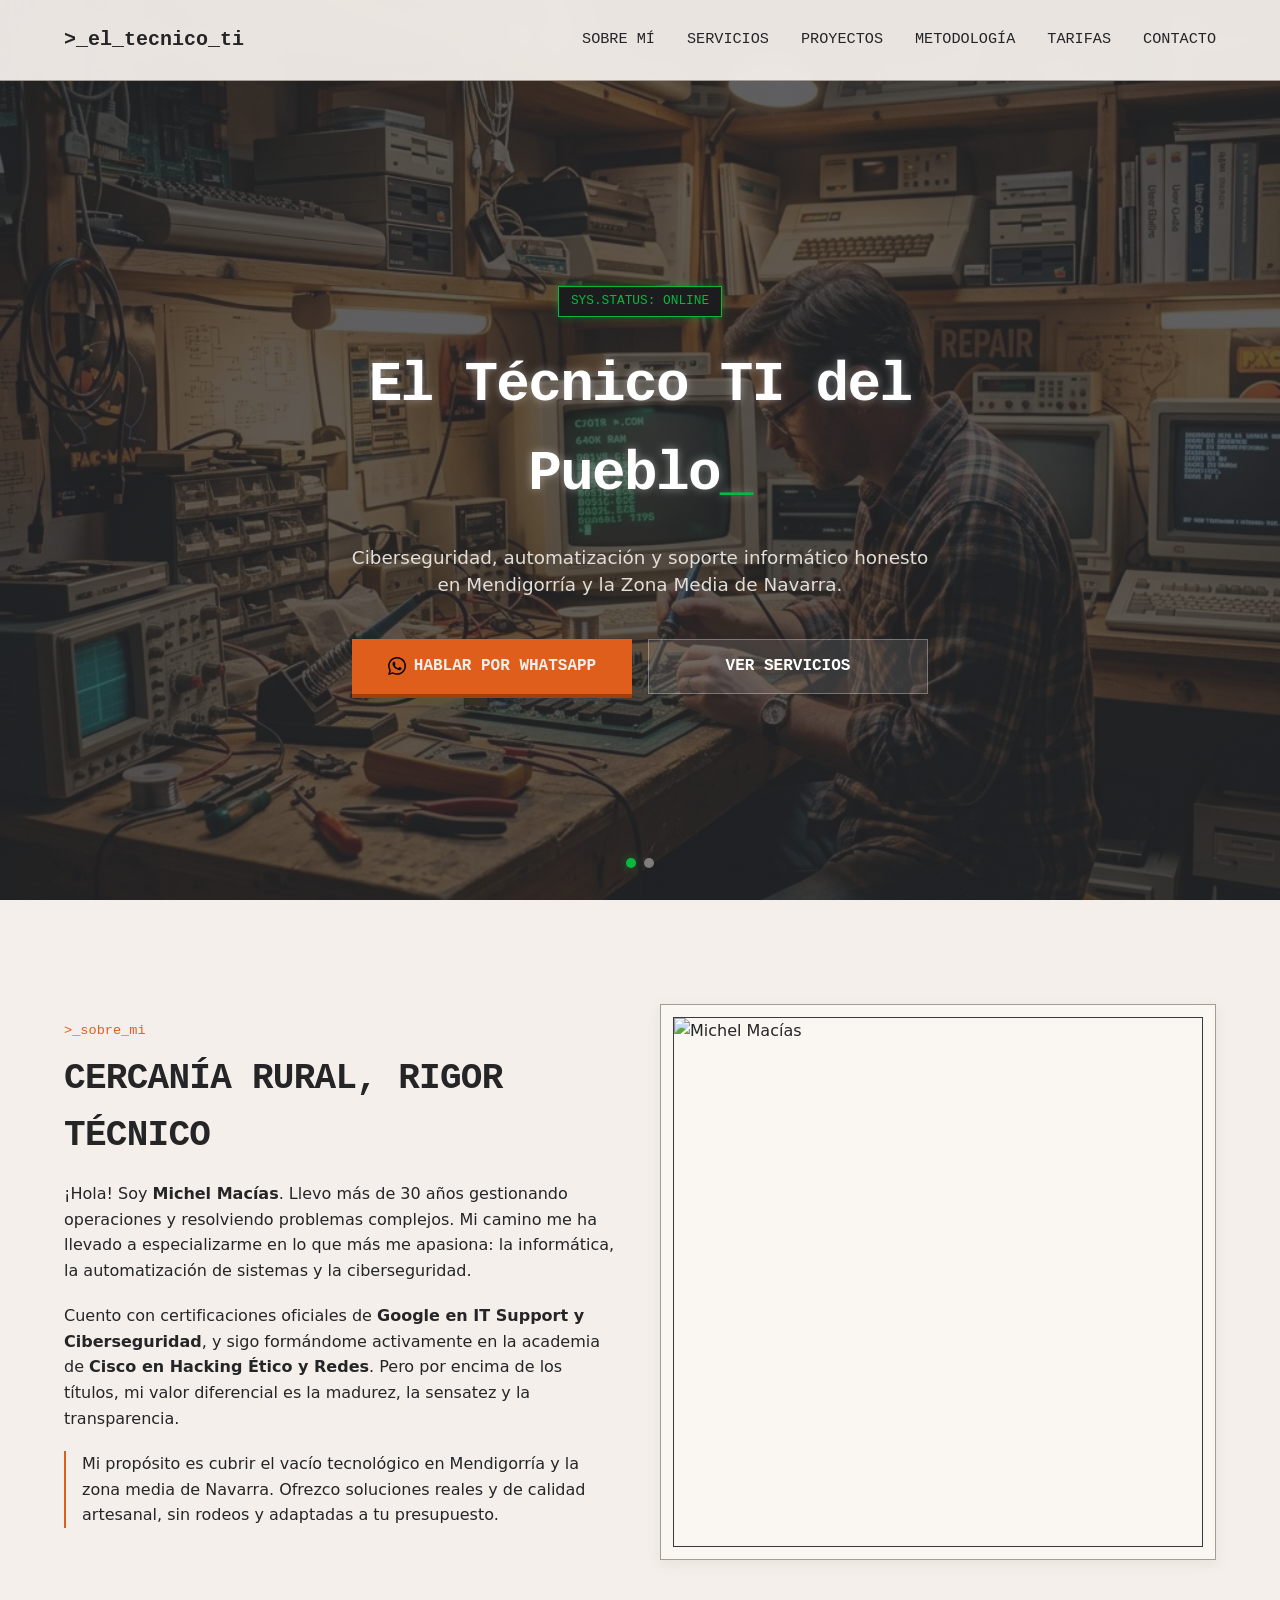
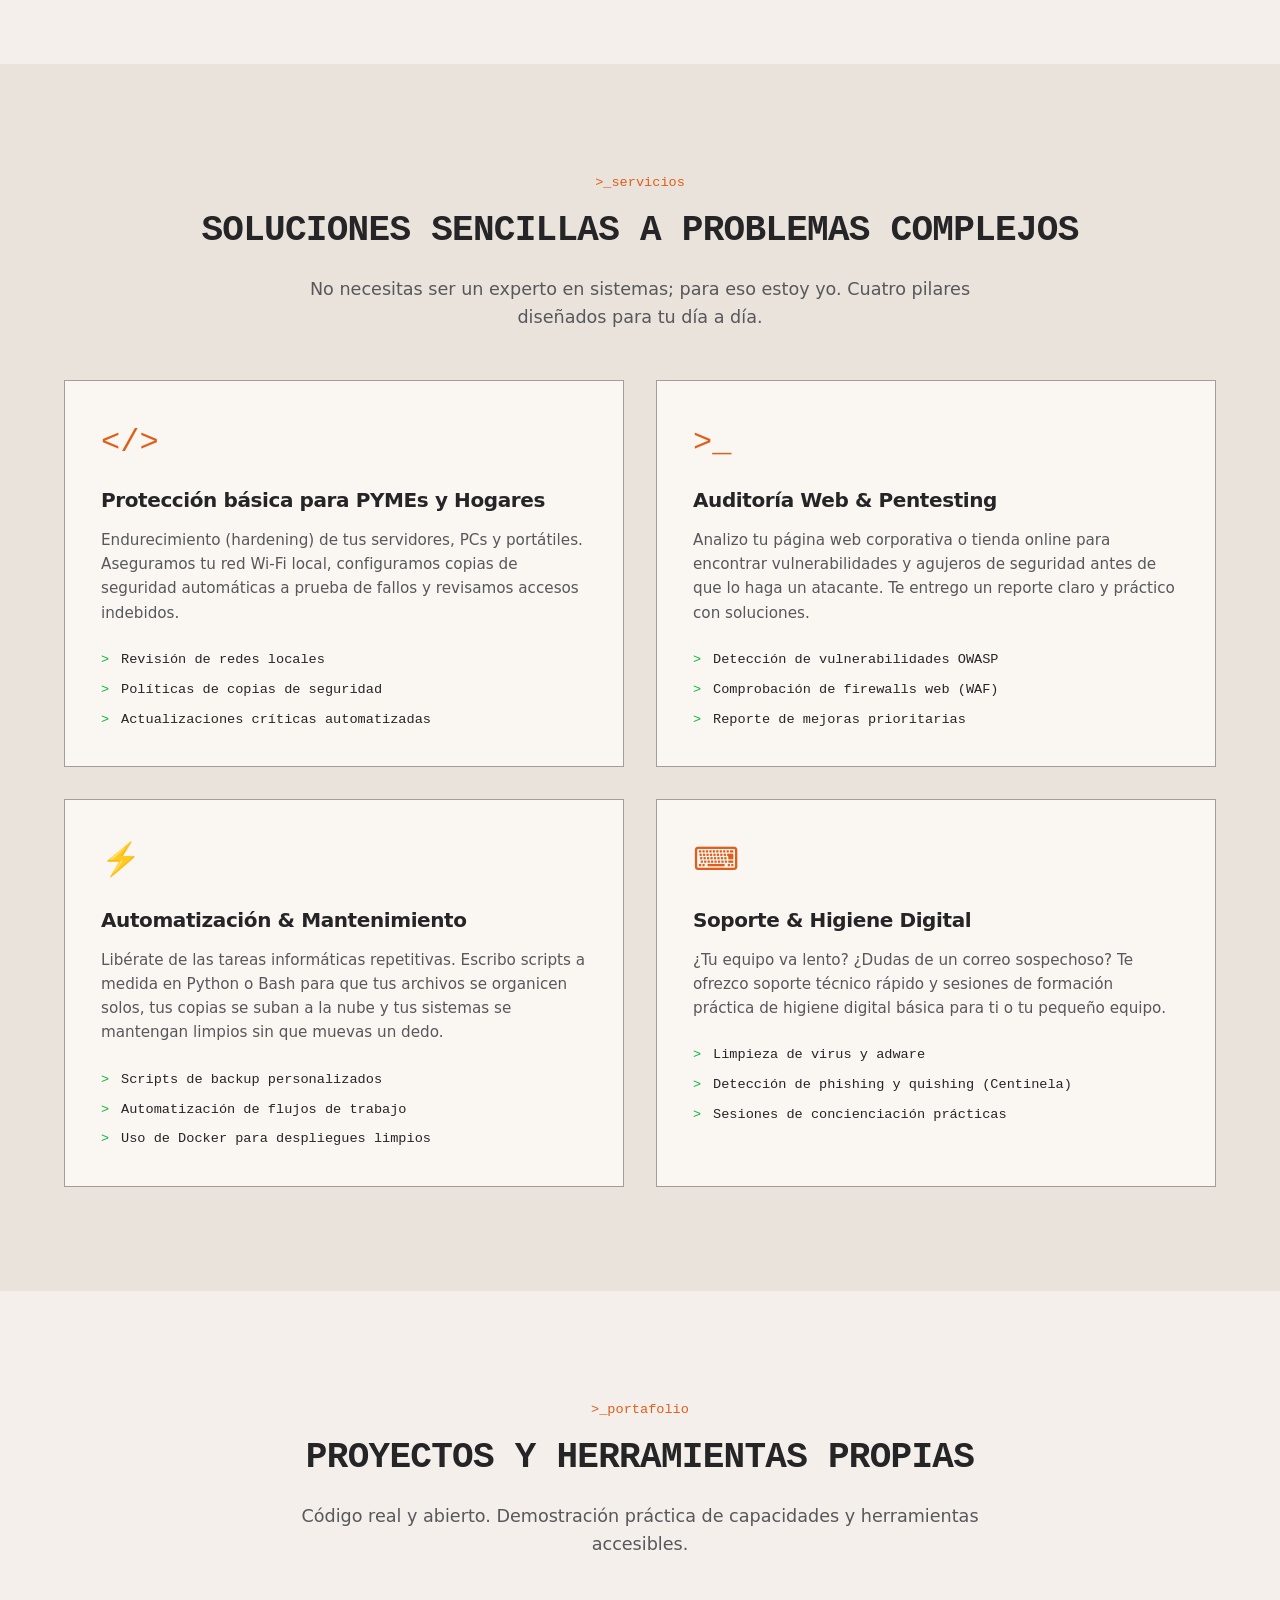
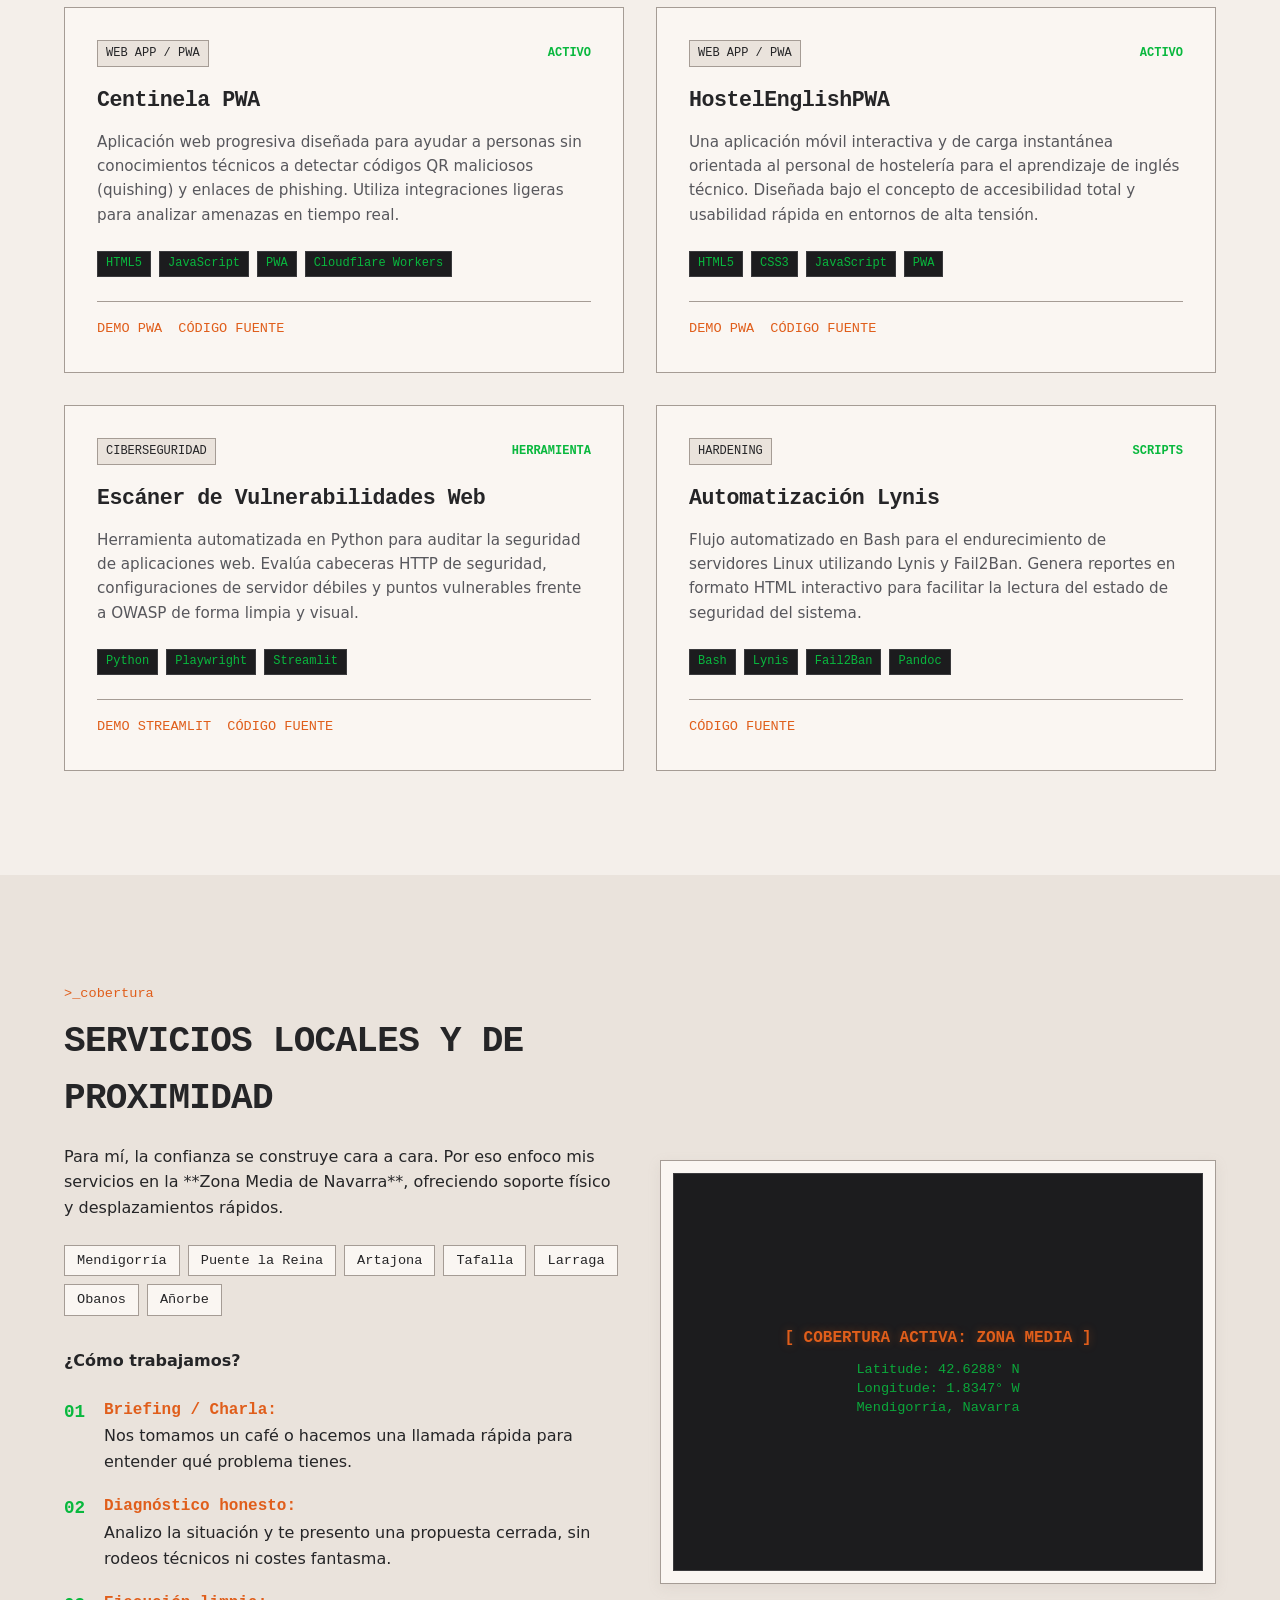
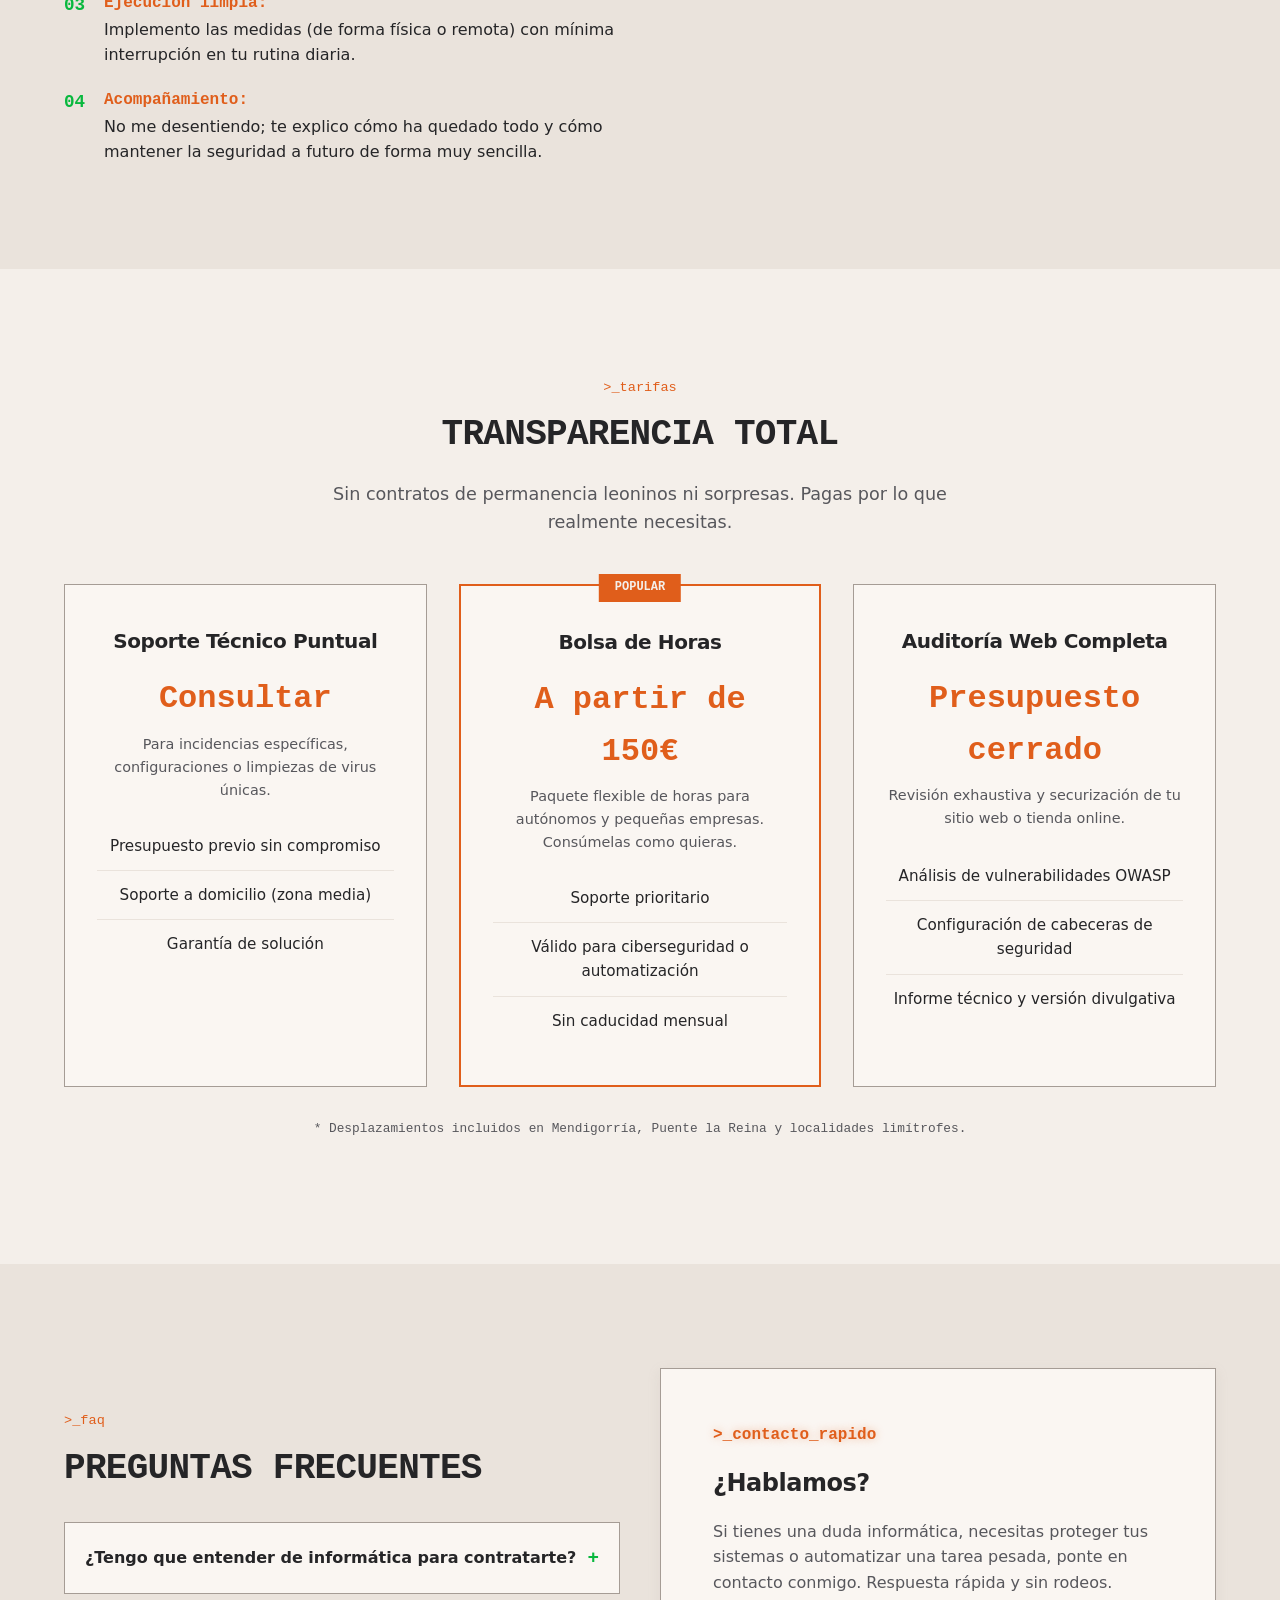
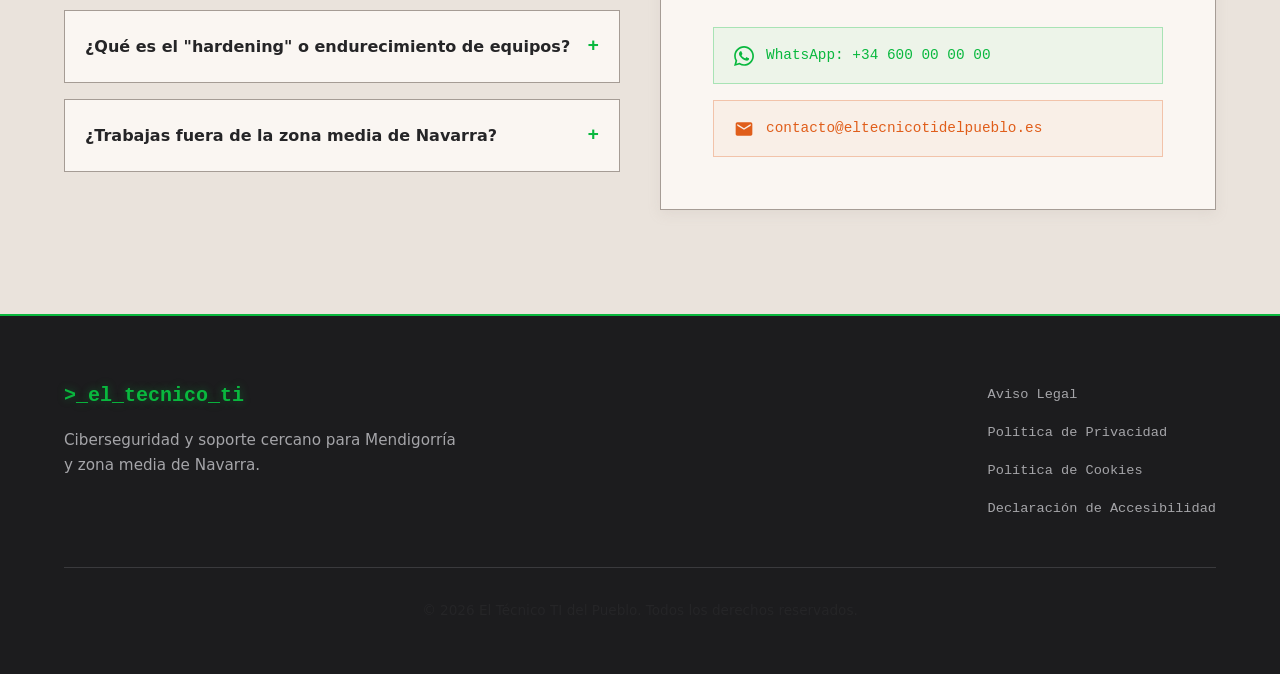
==== commit 57ff7ec2: "Update links and user avatar photo" ====
--- a/docs/index.html
+++ b/docs/index.html
@@ -154,10 +154,7 @@
                 </div>
                 <div class="about-visual">
                     <div class="retro-box-frame">
-                        <!-- Foto real de Michel o imagen temática del taller -->
-                        <div class="about-img-placeholder">
-                            <span class="console-green">[ FOTO: MICHEL MACÍAS ]</span>
-                        </div>
+                        <img src="https://github.com/Michel-Macias.png" alt="Michel Macías" class="about-img">
                     </div>
                 </div>
             </div>
@@ -249,8 +246,8 @@
                             <span>Cloudflare Workers</span>
                         </div>
                         <div class="project-links">
-                            <span class="link-disabled">Demo PWA</span>
-                            <span class="link-disabled">Código fuente</span>
+                            <a href="https://maciasit.github.io/Centinela_PWA/" target="_blank" aria-label="Ver demo en vivo de Centinela PWA">Demo PWA</a>
+                            <a href="https://github.com/MaciasIT/Centinela_PWA" target="_blank" aria-label="Ver código de Centinela PWA en GitHub">Código fuente</a>
                         </div>
                     </div>
 
@@ -269,8 +266,8 @@
                             <span>PWA</span>
                         </div>
                         <div class="project-links">
-                            <span class="link-disabled">Demo PWA</span>
-                            <span class="link-disabled">Código fuente</span>
+                            <a href="https://maciasit.github.io/HostelEnglishPWA/" target="_blank" aria-label="Ver demo en vivo de HostelEnglishPWA">Demo PWA</a>
+                            <a href="https://github.com/MaciasIT/HostelEnglishPWA" target="_blank" aria-label="Ver código de HostelEnglishPWA en GitHub">Código fuente</a>
                         </div>
                     </div>
 
@@ -288,8 +285,8 @@
                             <span>Streamlit</span>
                         </div>
                         <div class="project-links">
-                            <span class="link-disabled">Demo Streamlit</span>
-                            <span class="link-disabled">Código fuente</span>
+                            <a href="https://scanner-vuln-web-maciasit.streamlit.app/" target="_blank" aria-label="Ver demo en vivo del Escáner de Vulnerabilidades">Demo Streamlit</a>
+                            <a href="https://github.com/Michel-Macias/Escaner-de-vulnerabilidades-web" target="_blank" aria-label="Ver código del Escáner de Vulnerabilidades en GitHub">Código fuente</a>
                         </div>
                     </div>
 
@@ -308,7 +305,7 @@
                             <span>Pandoc</span>
                         </div>
                         <div class="project-links">
-                            <span class="link-disabled">Código fuente</span>
+                            <a href="https://github.com/Michel-Macias/lynis" target="_blank" aria-label="Ver código de automatización Lynis en GitHub">Código fuente</a>
                         </div>
                     </div>
                 </div>
--- a/docs/style.css
+++ b/docs/style.css
@@ -463,6 +463,14 @@
 /* --------------------------------------------------------------------------
    Sobre mí Section
    -------------------------------------------------------------------------- */
+.about-img {
+    width: 100%;
+    aspect-ratio: 1/1;
+    object-fit: cover;
+    display: block;
+    border: 1px solid var(--border-terminal);
+}
+
 .about-img-placeholder {
     width: 100%;
     aspect-ratio: 4/3;
--- a/docs/style.css
+++ b/docs/style.css
@@ -463,6 +463,14 @@
 /* --------------------------------------------------------------------------
    Sobre mí Section
    -------------------------------------------------------------------------- */
+.about-img {
+    width: 100%;
+    aspect-ratio: 1/1;
+    object-fit: cover;
+    display: block;
+    border: 1px solid var(--border-terminal);
+}
+
 .about-img-placeholder {
     width: 100%;
     aspect-ratio: 4/3;
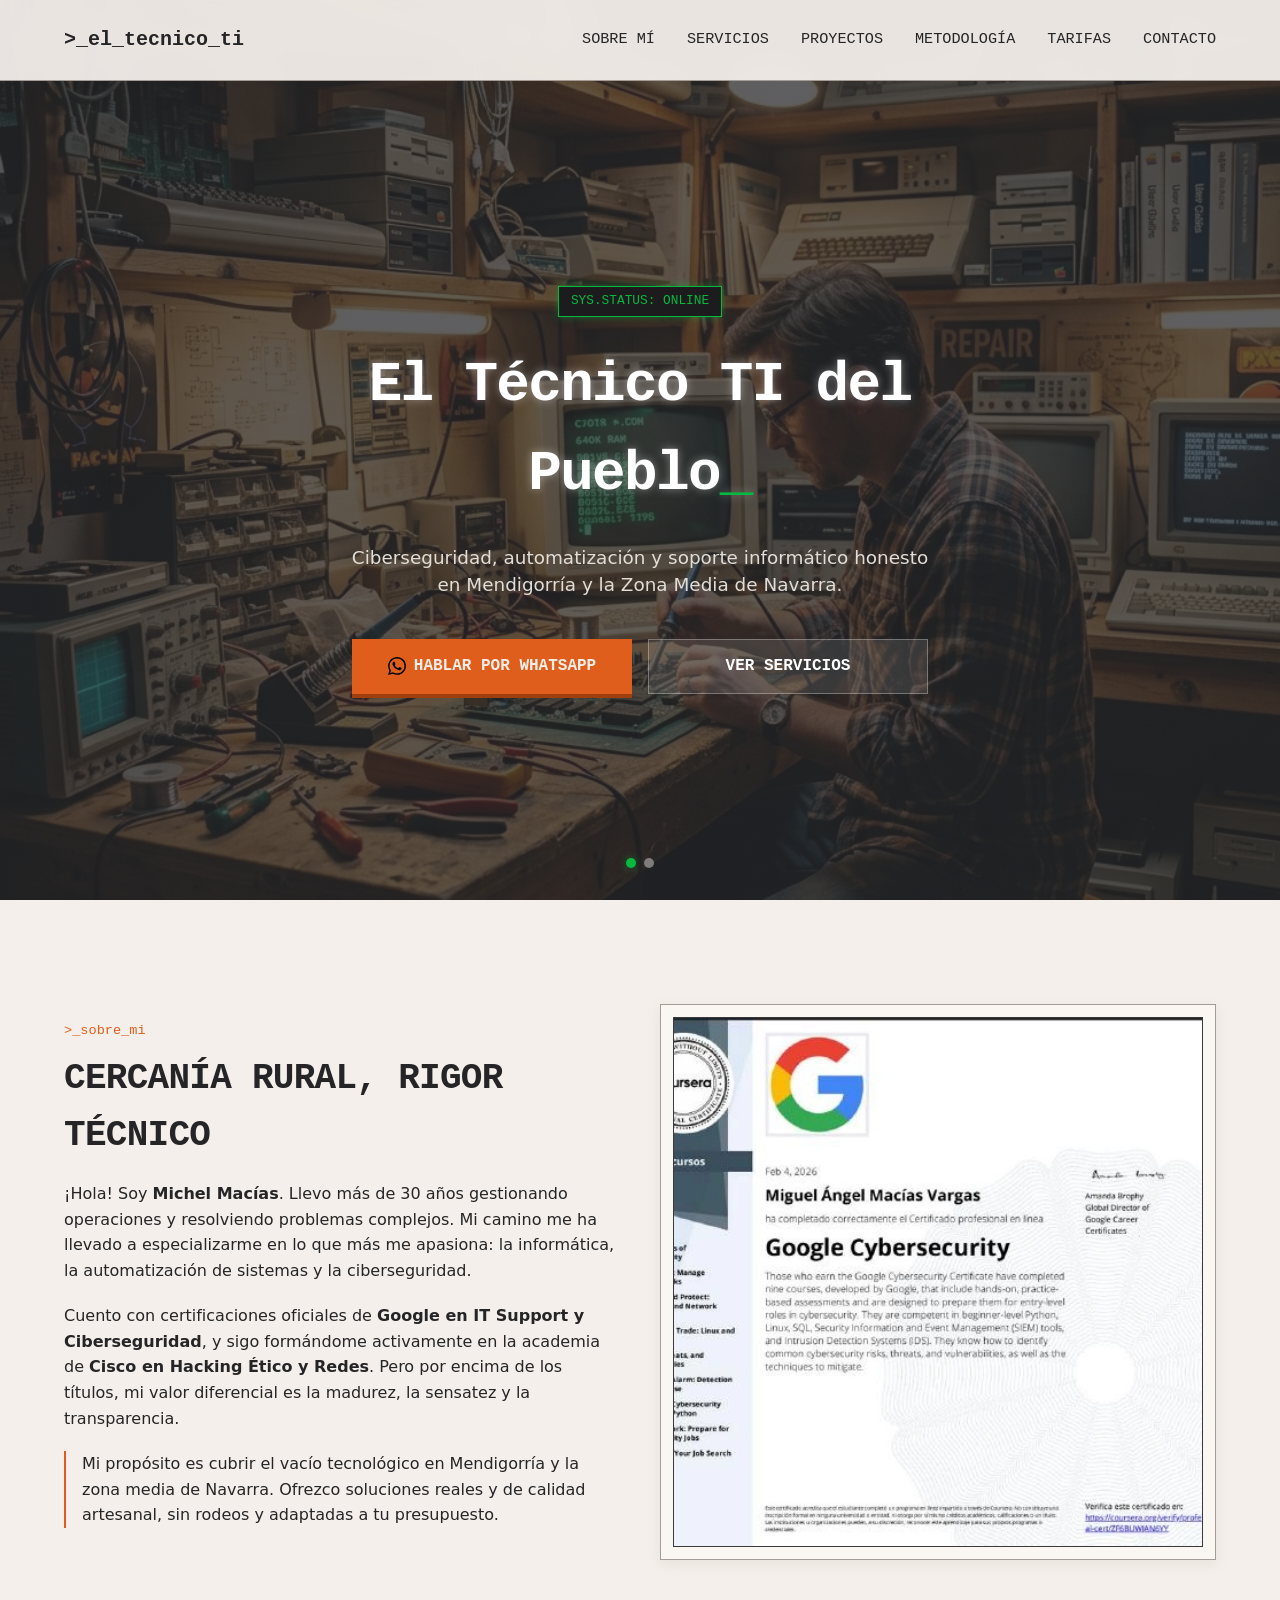
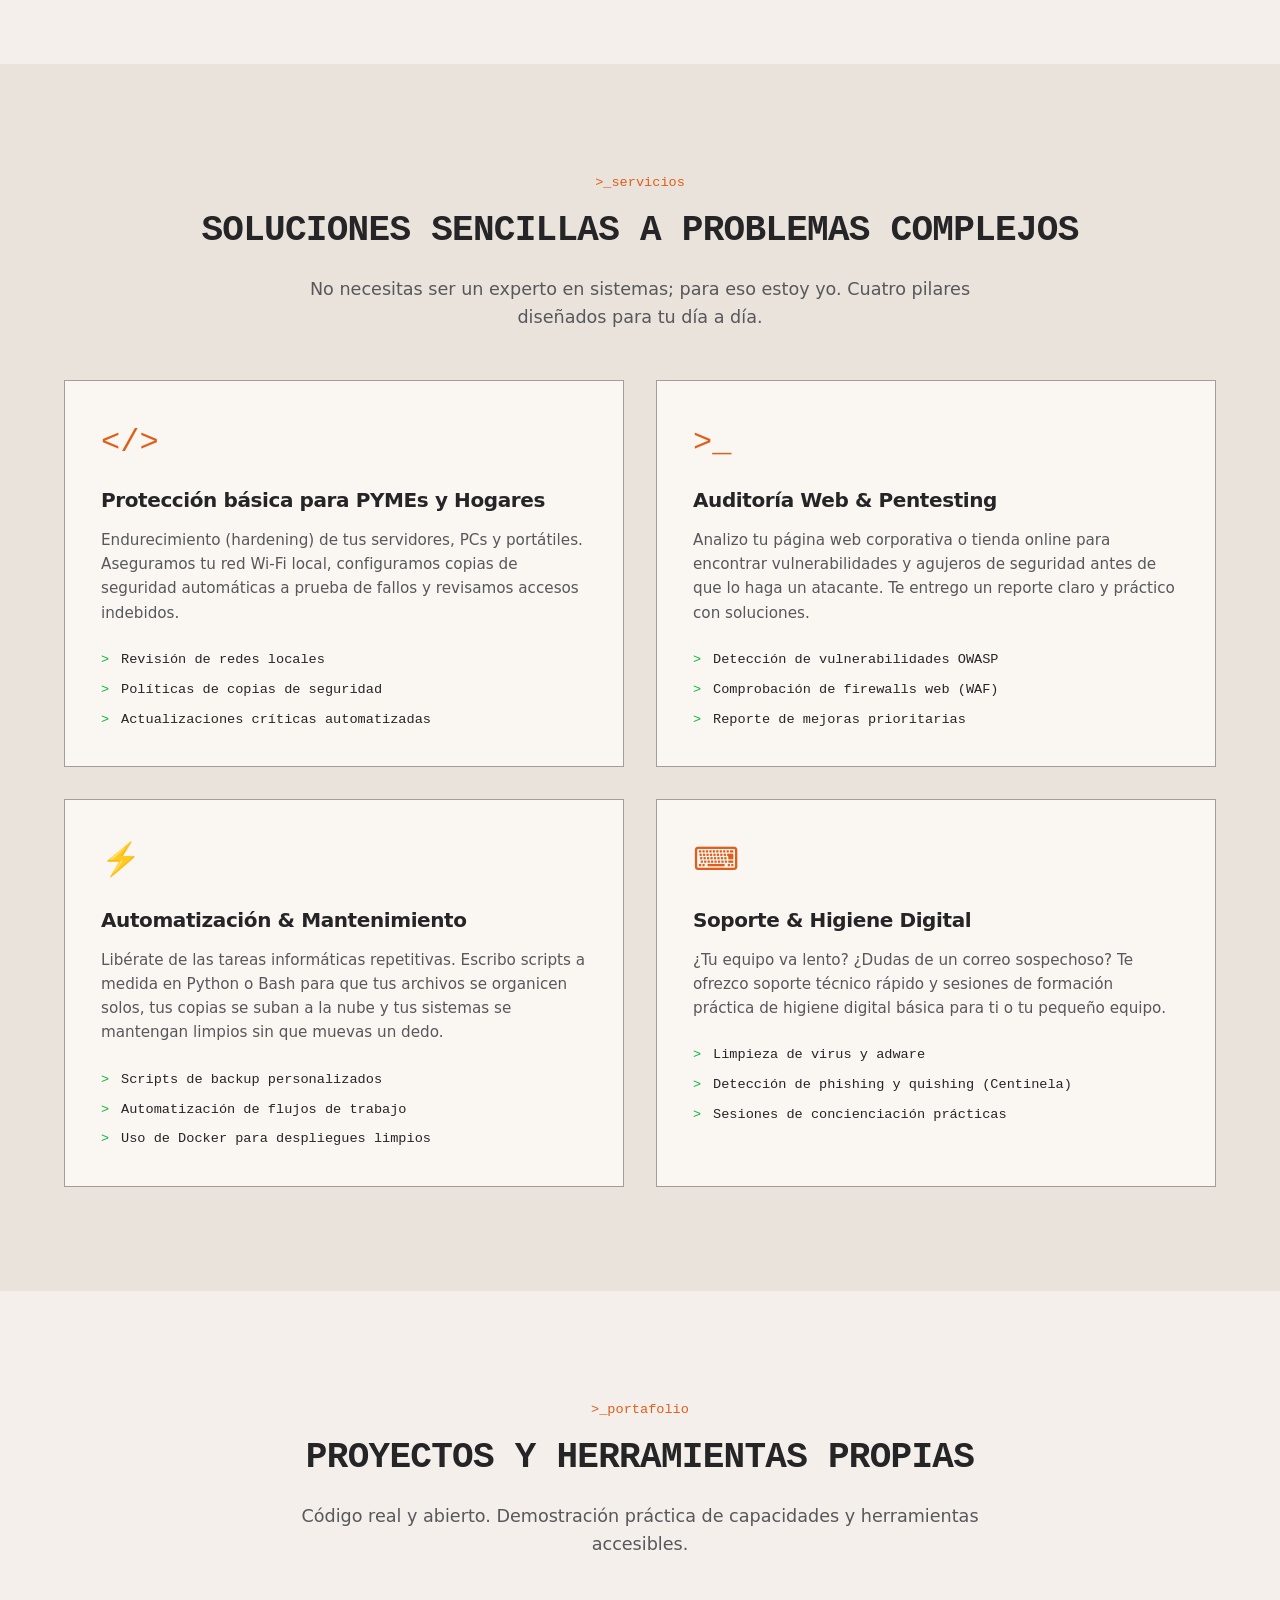
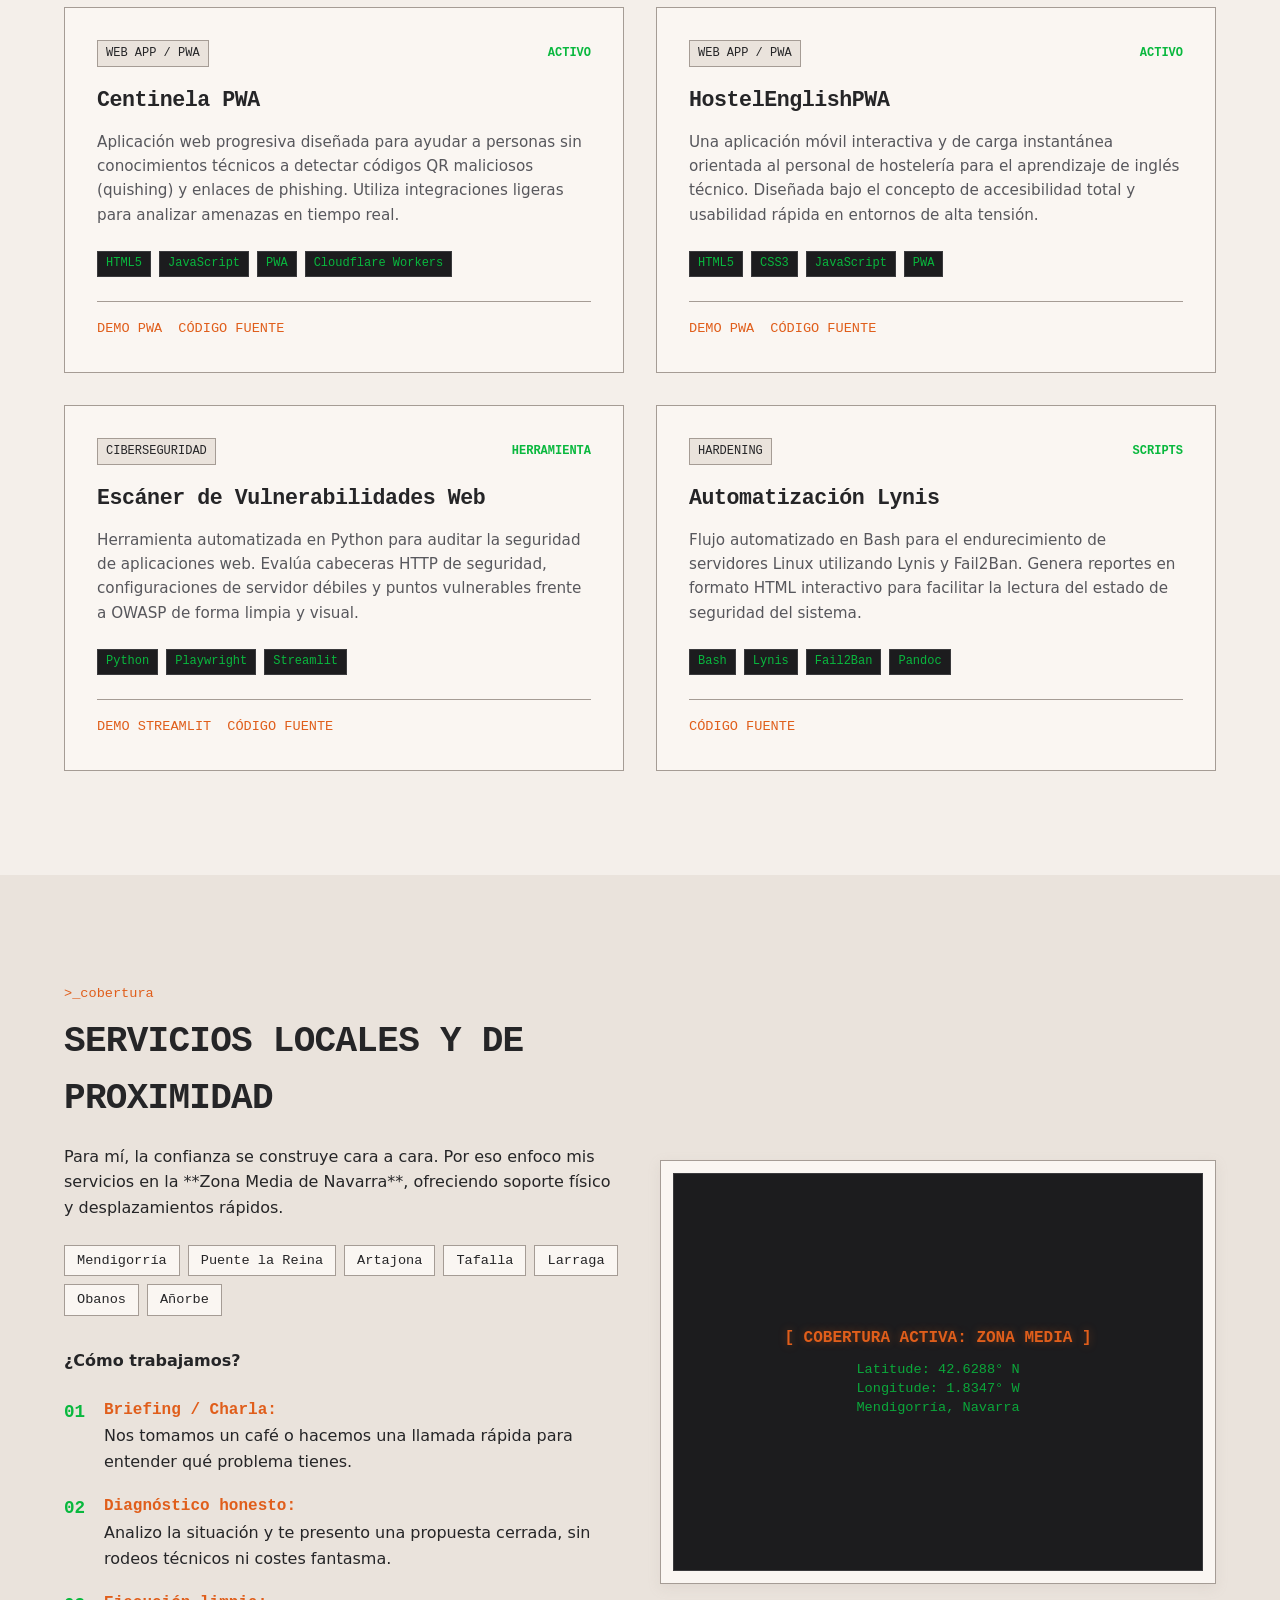
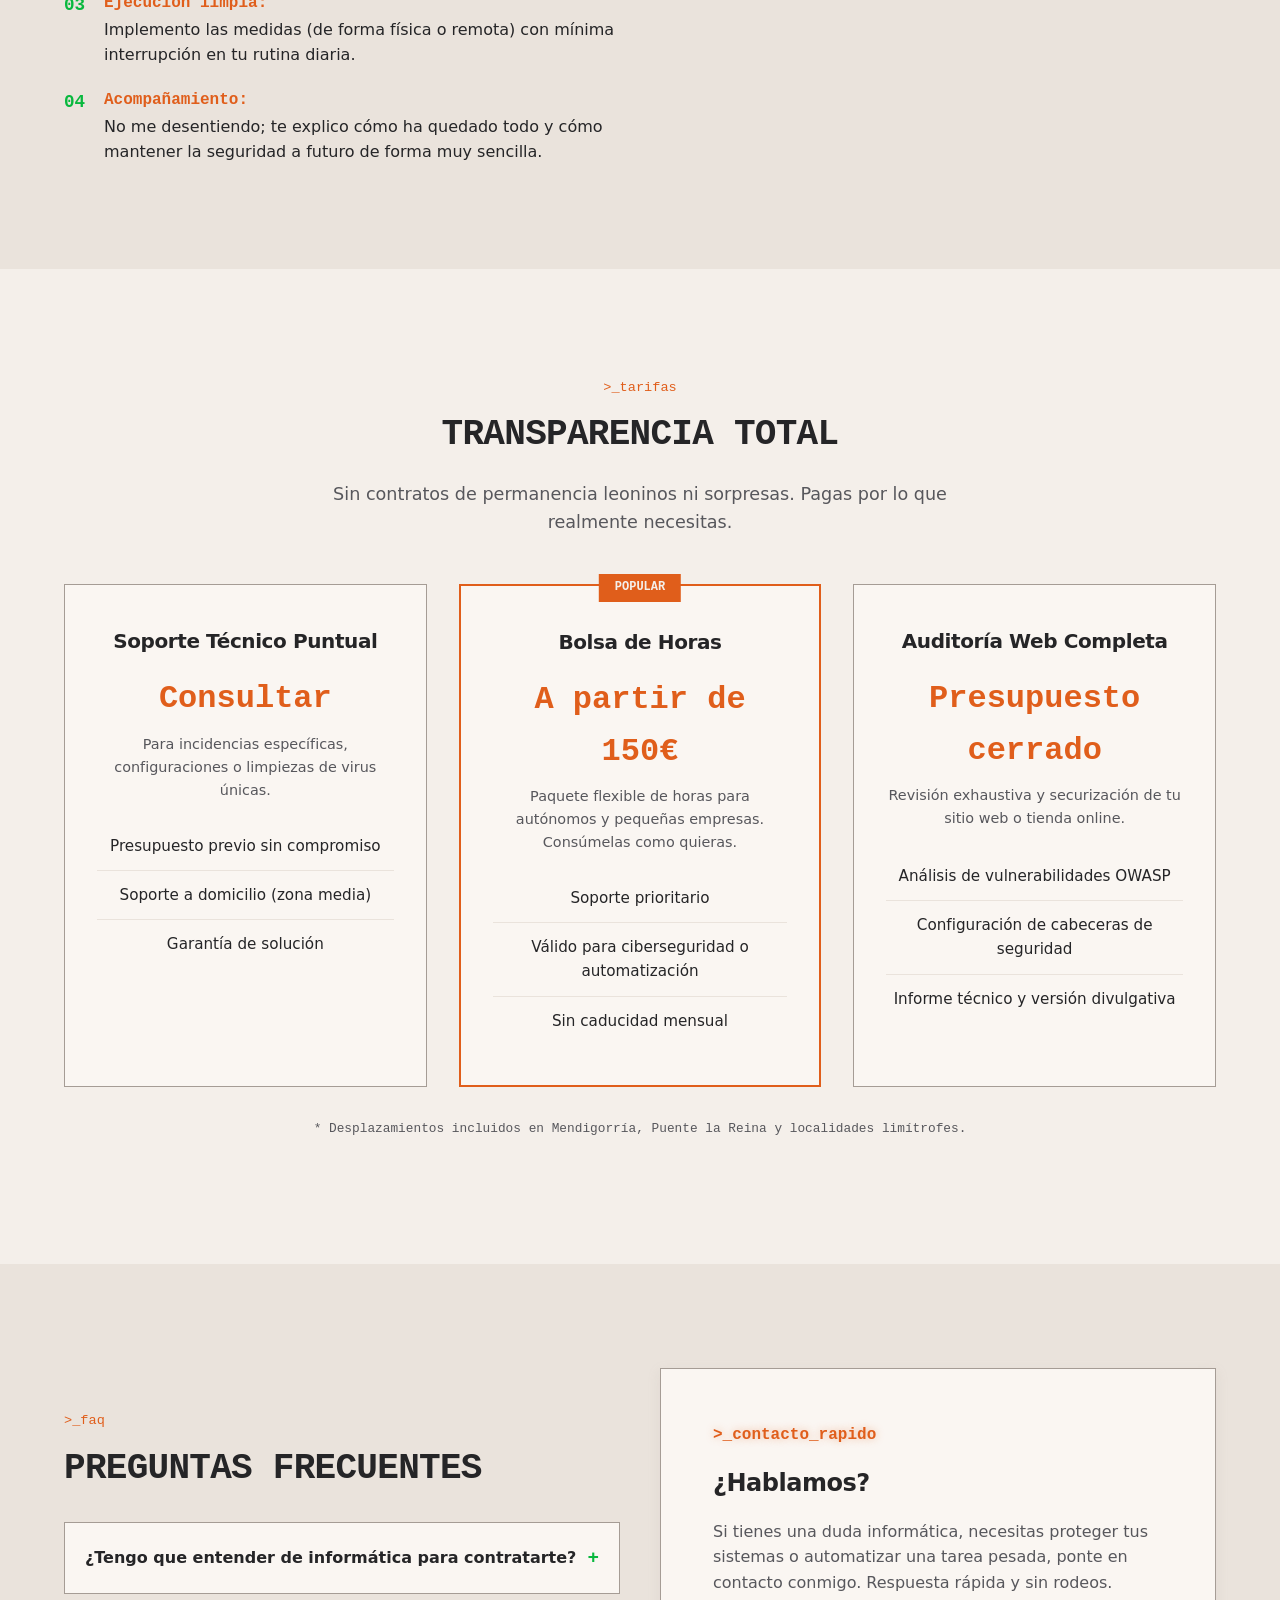
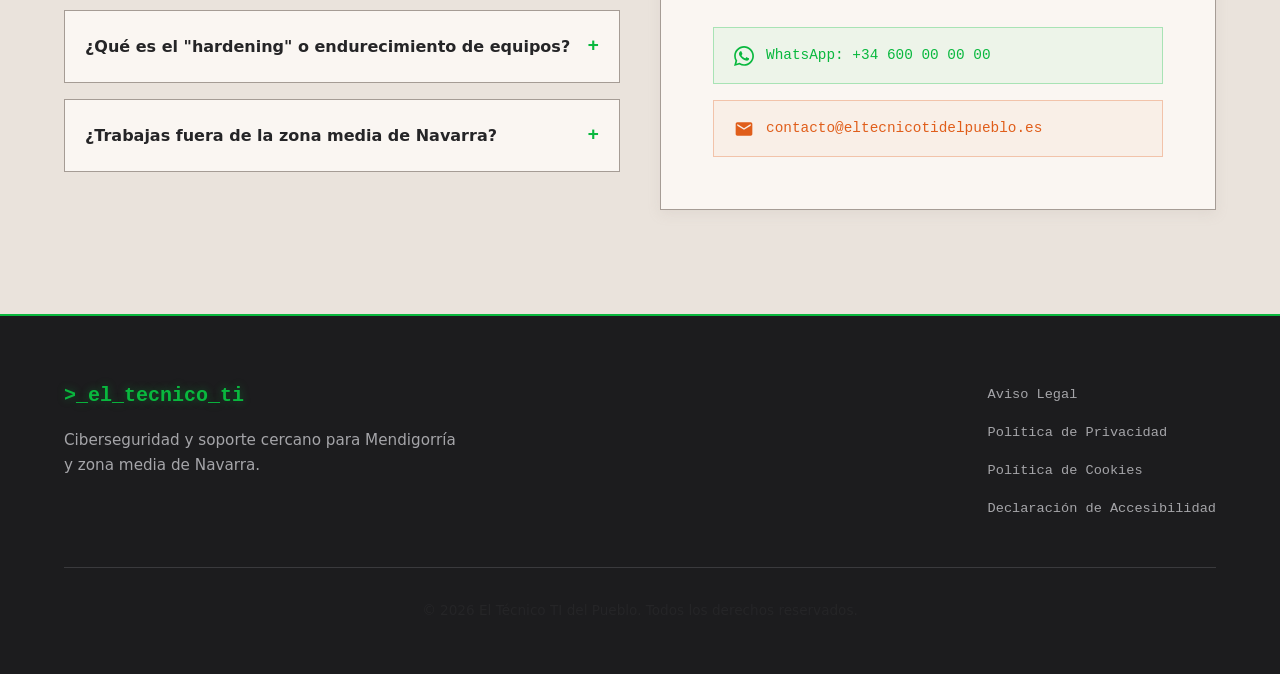
==== commit 6a7dd188: "Add local avatar image to comply with CSP" ====
--- a/docs/index.html
+++ b/docs/index.html
@@ -154,7 +154,7 @@
                 </div>
                 <div class="about-visual">
                     <div class="retro-box-frame">
-                        <img src="https://github.com/Michel-Macias.png" alt="Michel Macías" class="about-img">
+                        <img src="assets/img/michel.webp" alt="Michel Macías" class="about-img">
                     </div>
                 </div>
             </div>
@@ -246,7 +246,7 @@
                             <span>Cloudflare Workers</span>
                         </div>
                         <div class="project-links">
-                            <a href="https://maciasit.github.io/Centinela_PWA/" target="_blank" aria-label="Ver demo en vivo de Centinela PWA">Demo PWA</a>
+                            <a href="https://centinela-pwa.pages.dev/" target="_blank" aria-label="Ver demo en vivo de Centinela PWA">Demo PWA</a>
                             <a href="https://github.com/MaciasIT/Centinela_PWA" target="_blank" aria-label="Ver código de Centinela PWA en GitHub">Código fuente</a>
                         </div>
                     </div>
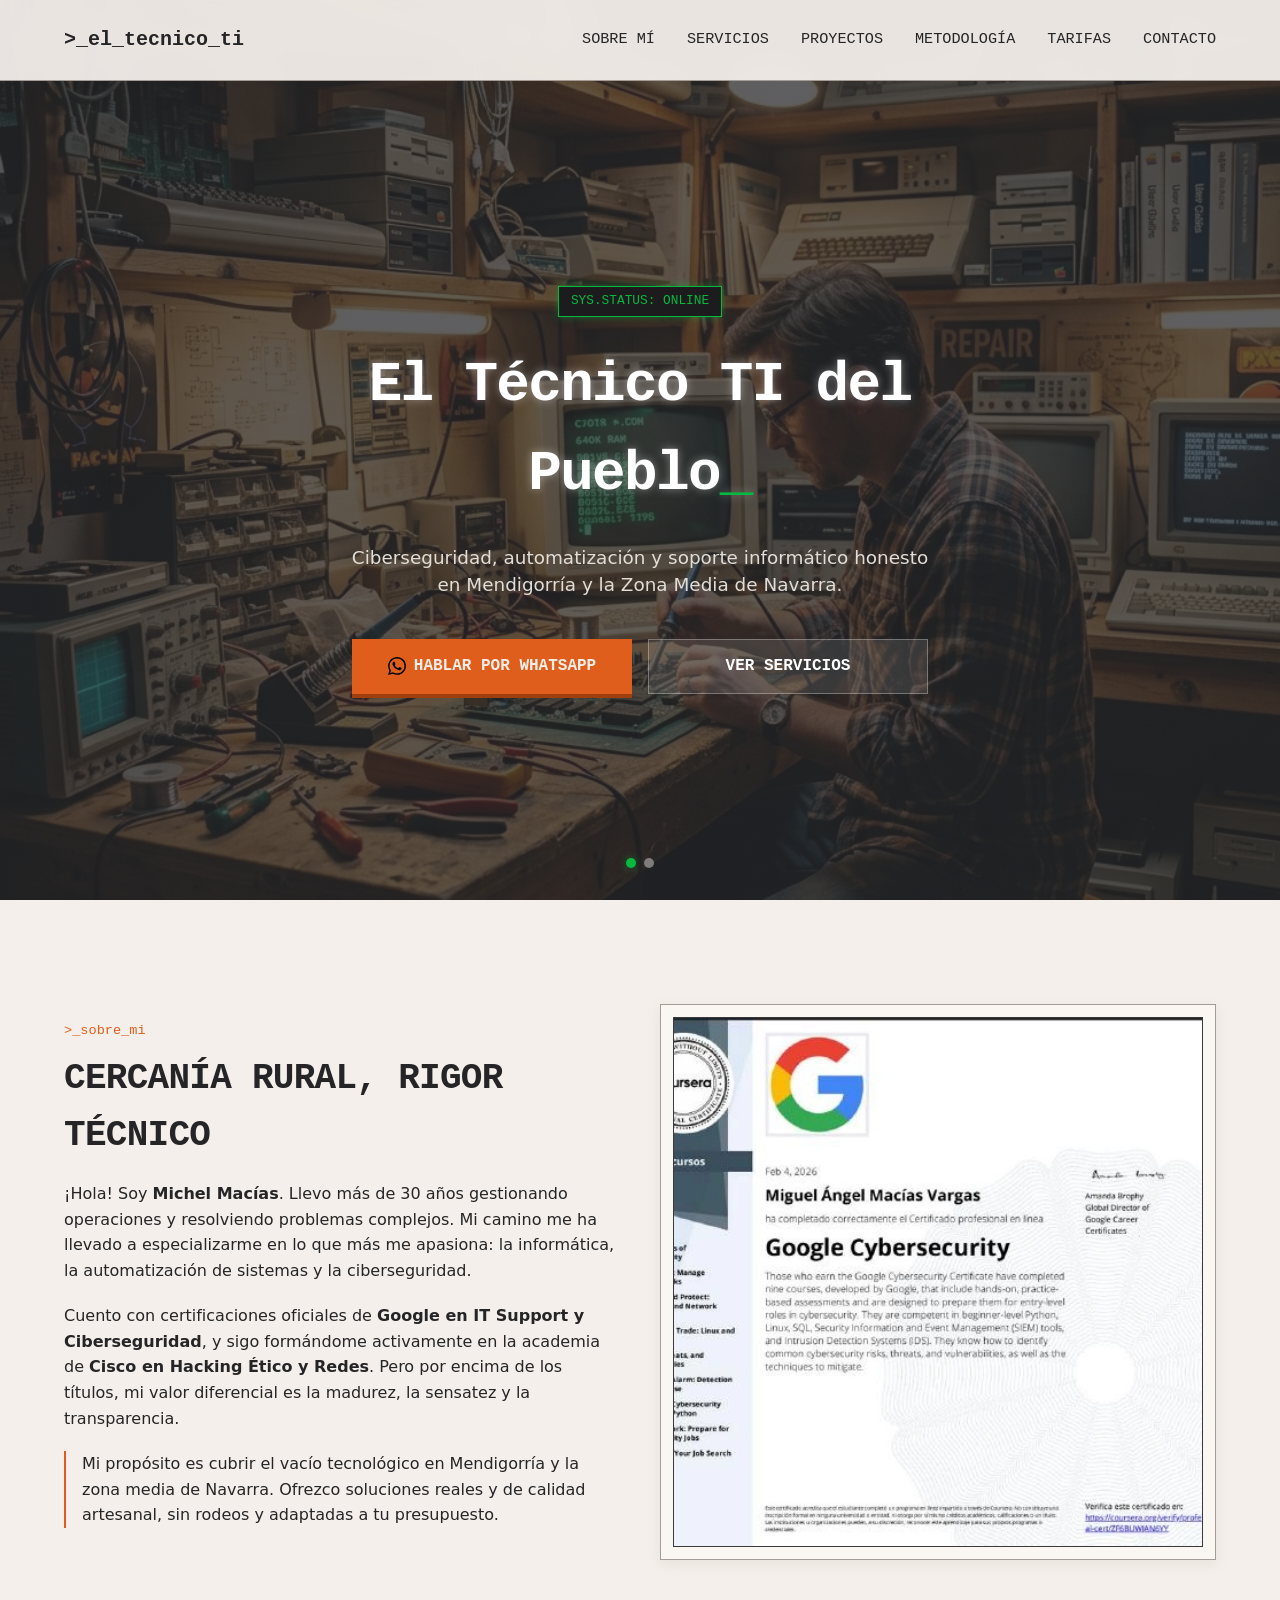
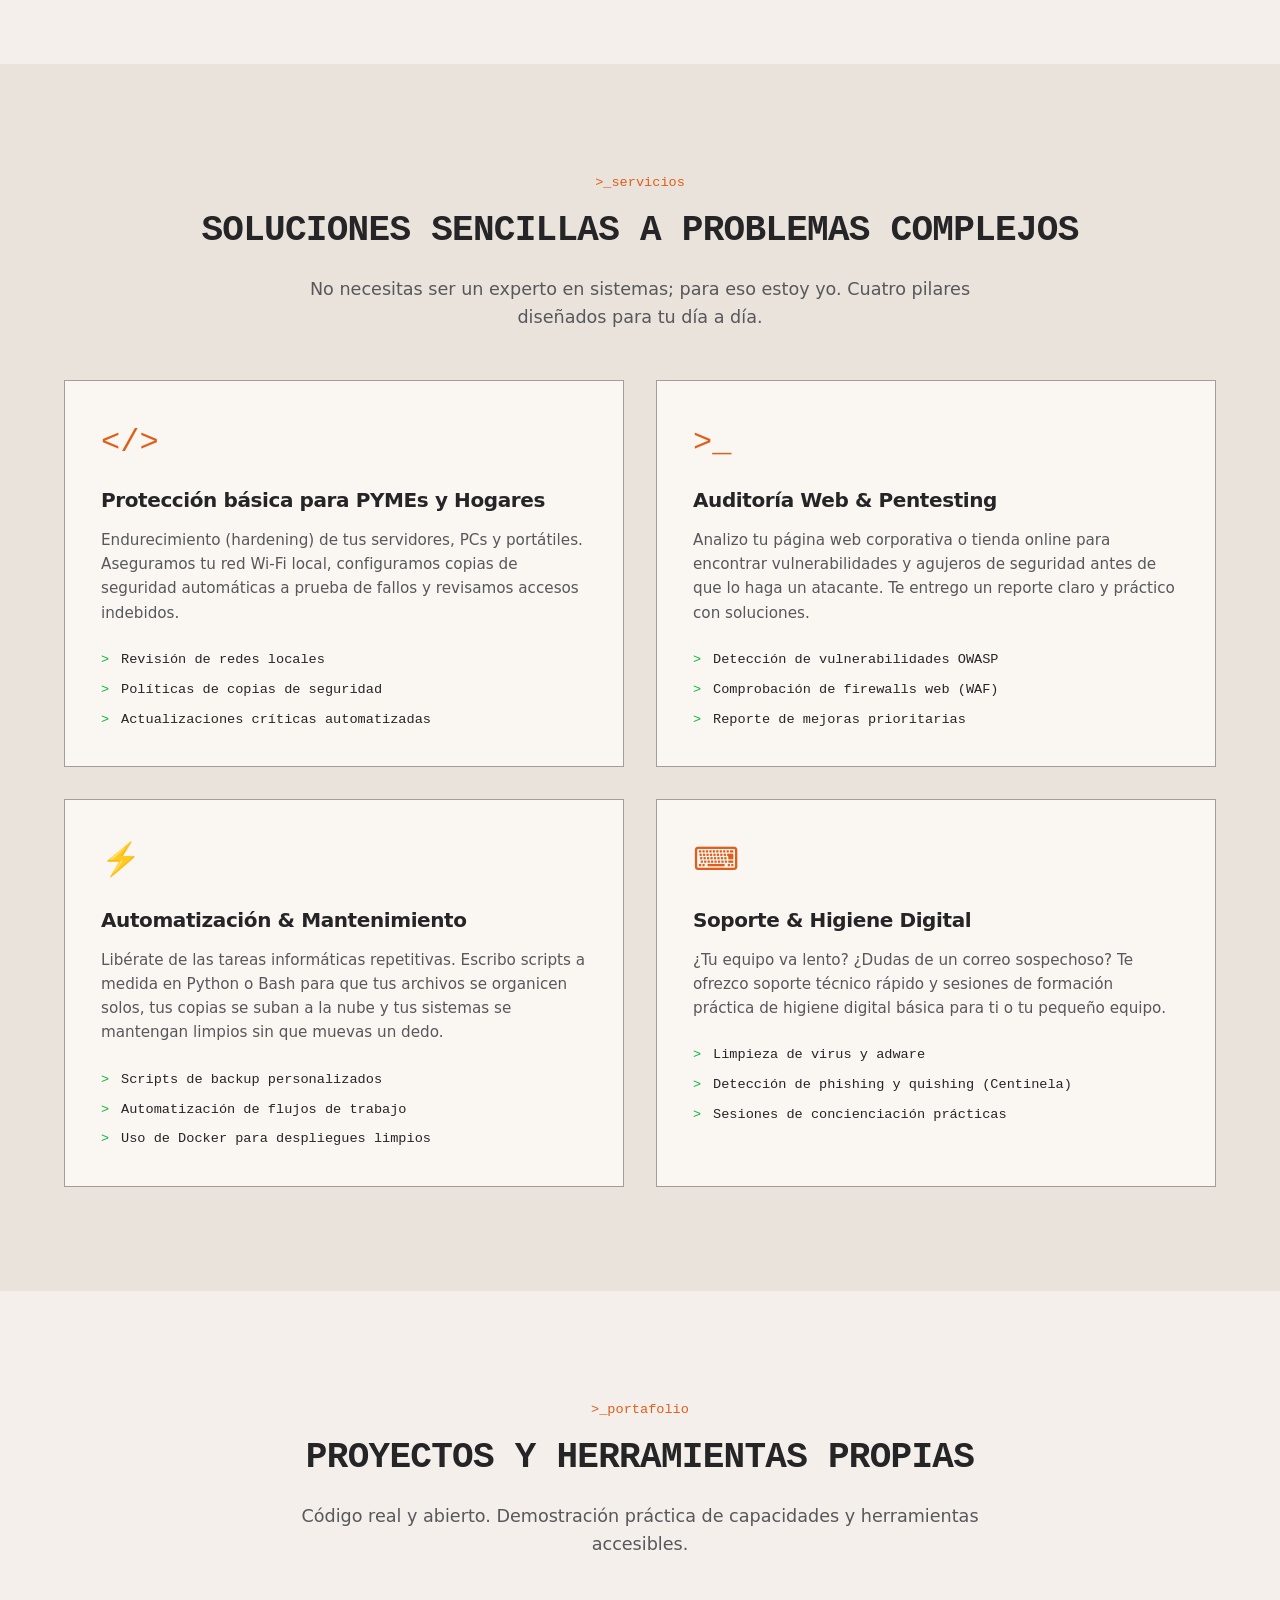
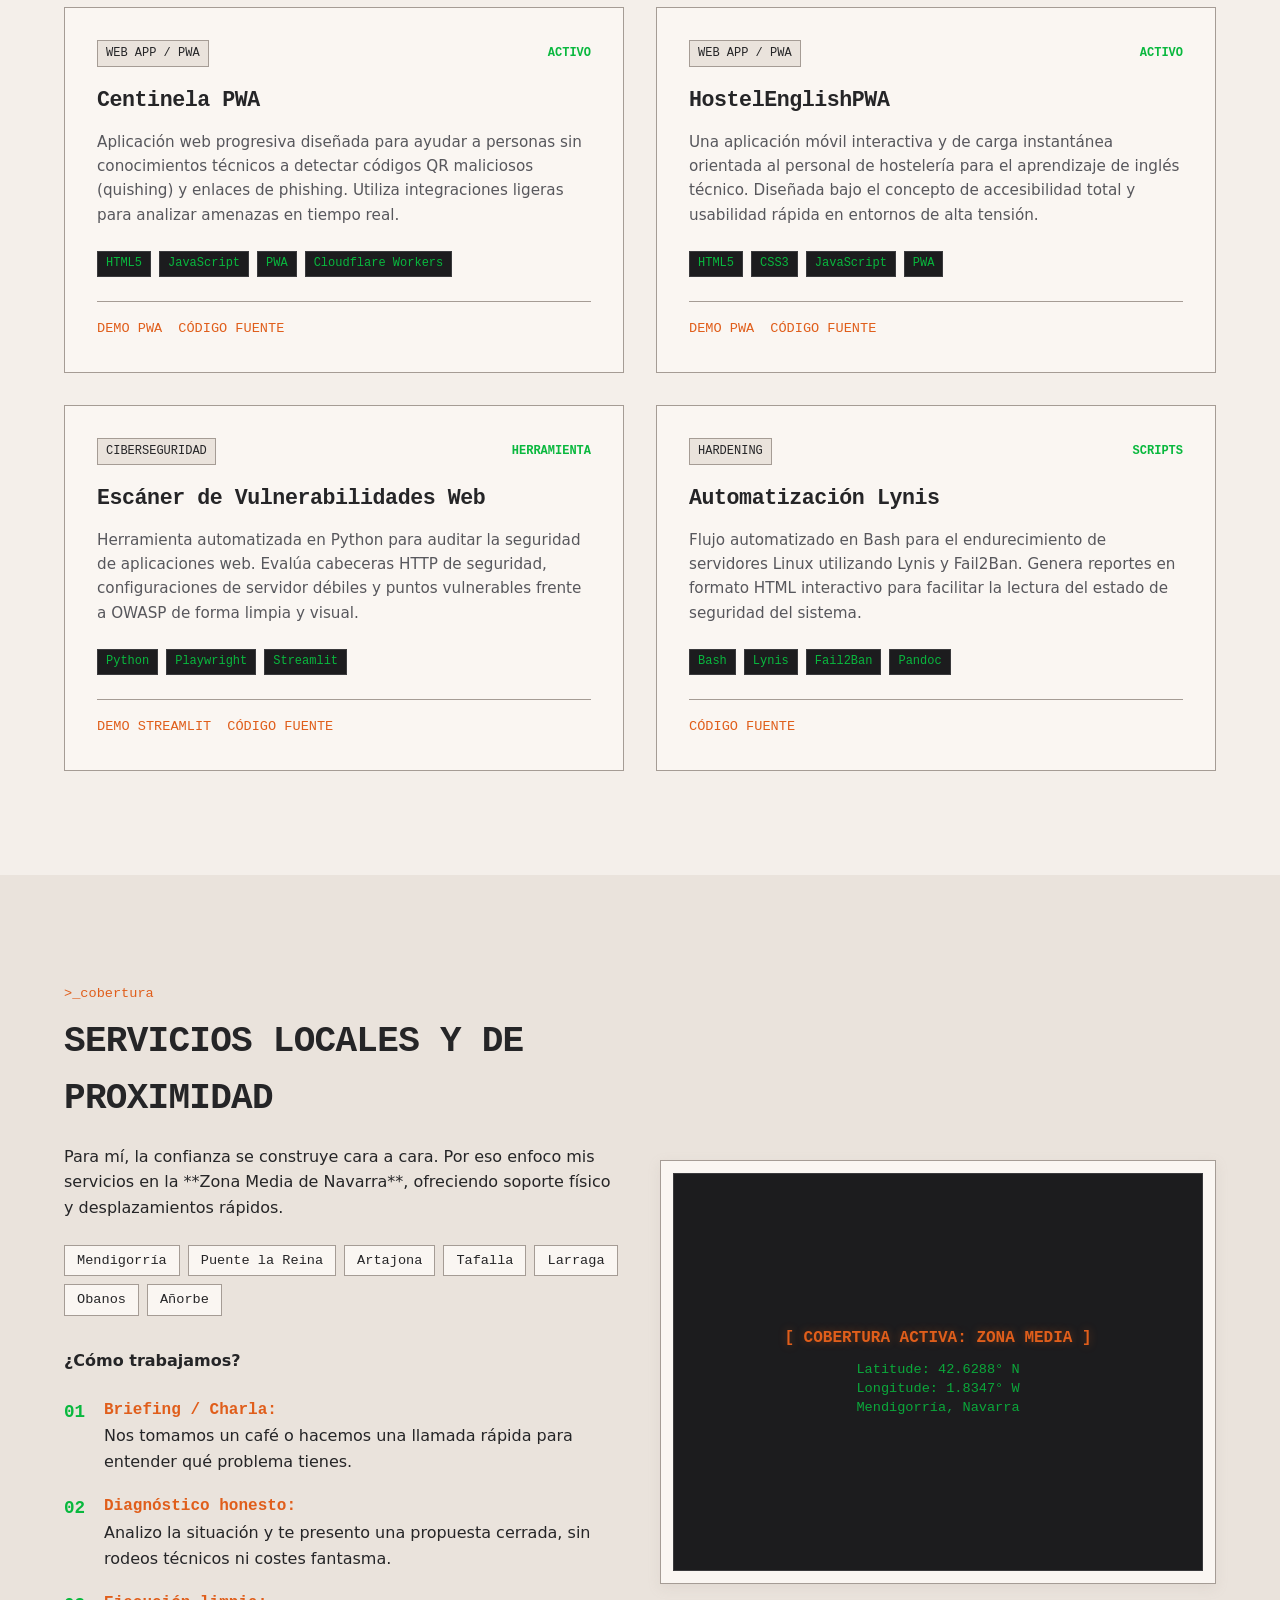
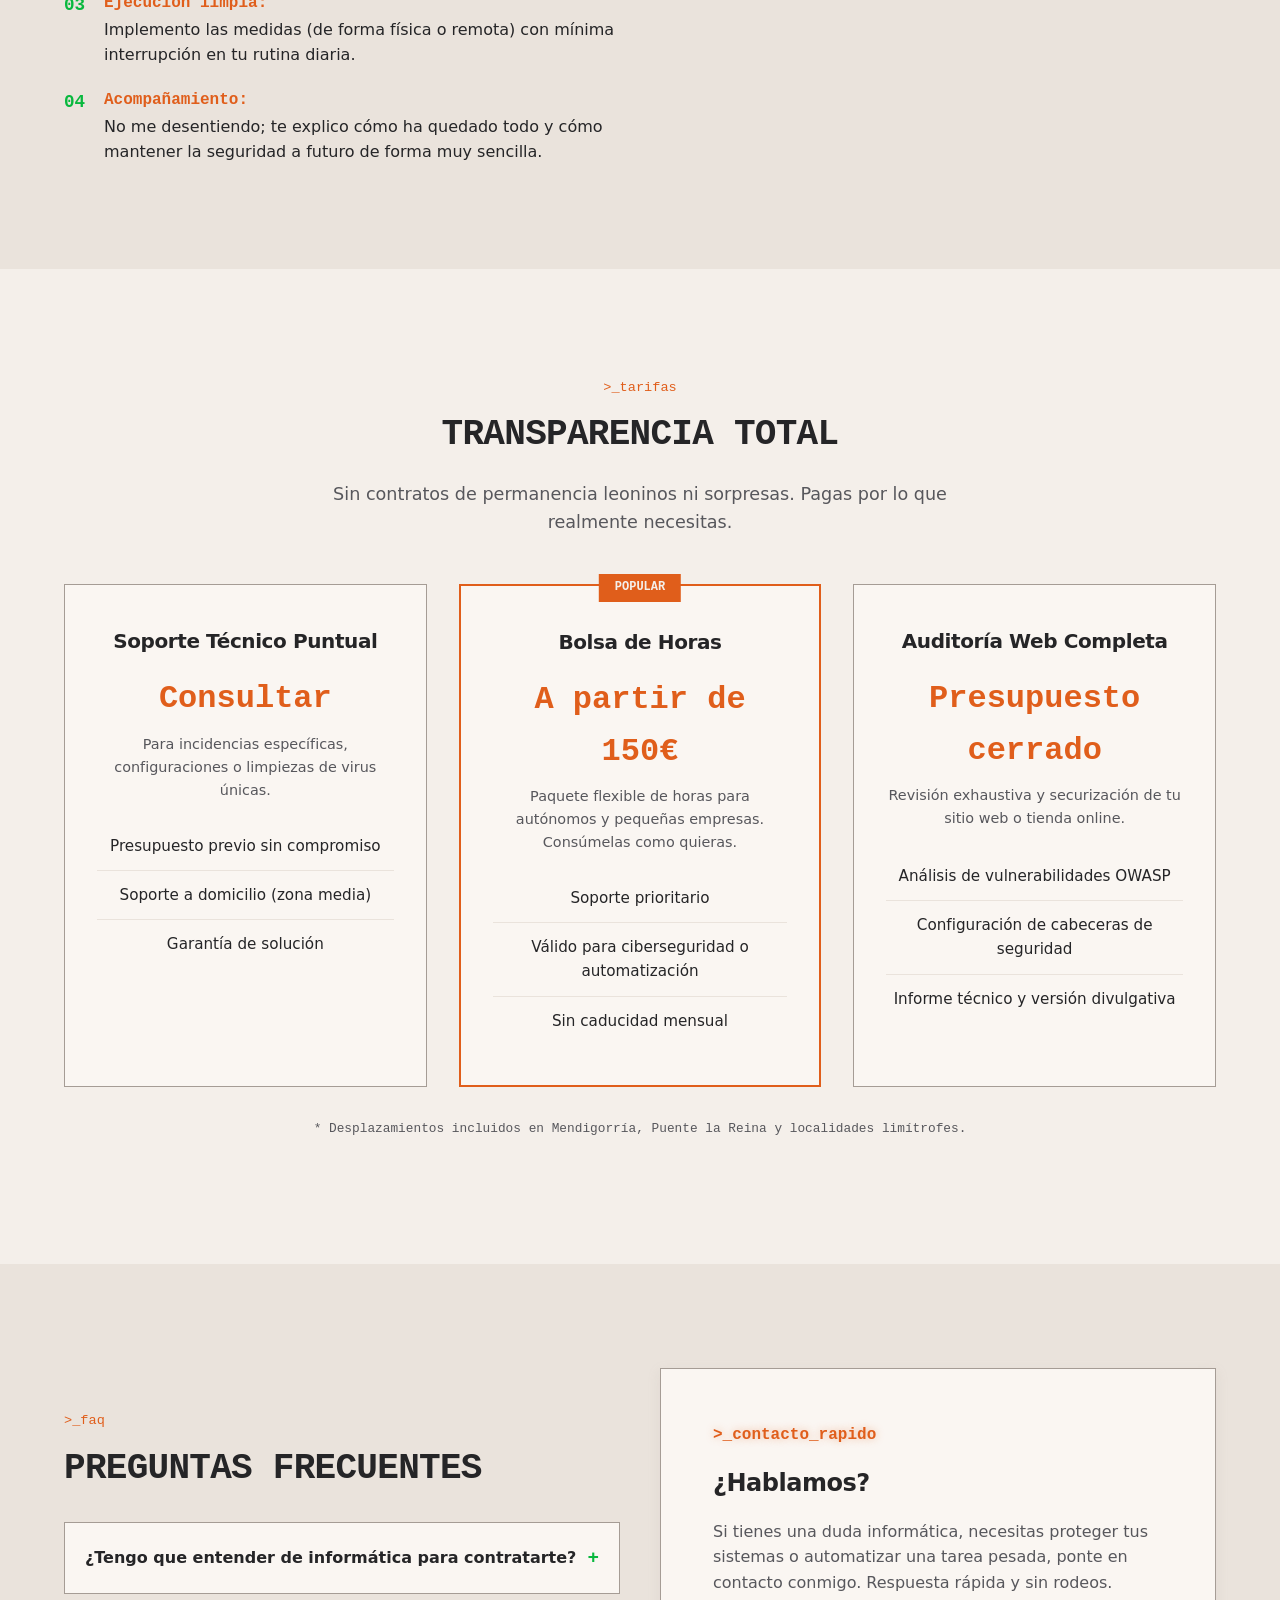
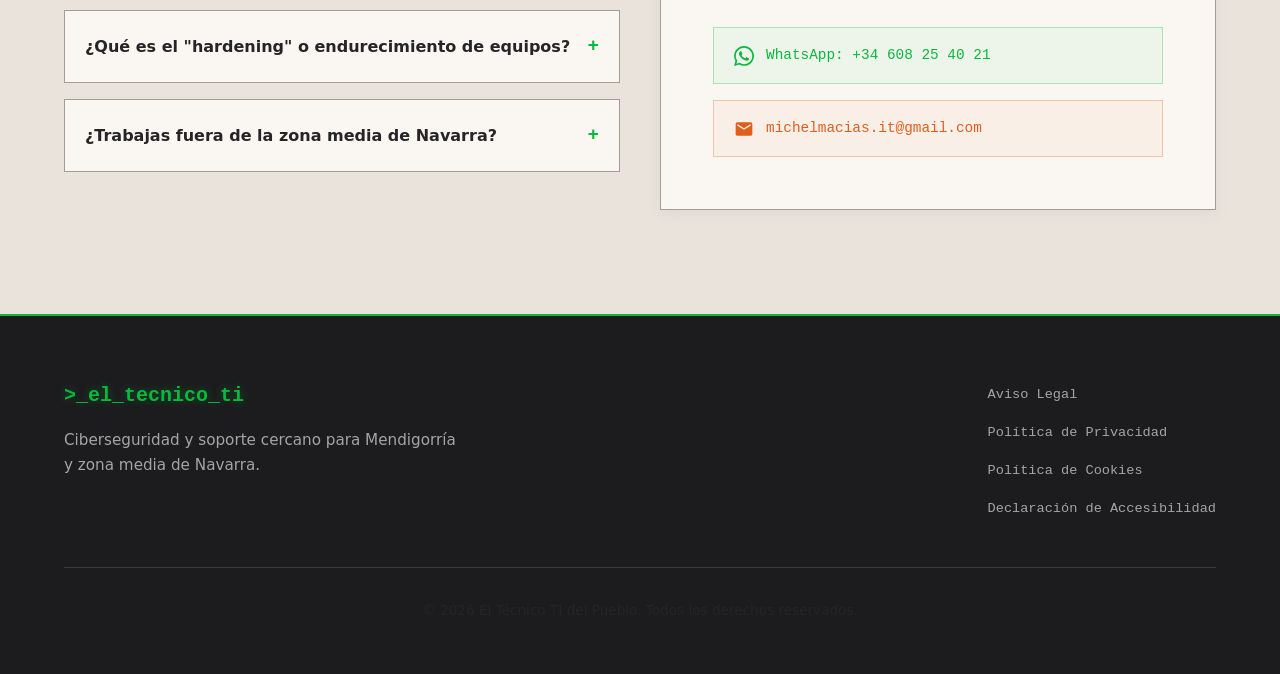
==== commit 34ae7452: "fix: unificar datos legales del titular en políticas de privacidad y cookies - Política de Privacida" ====
--- a/docs/index.html
+++ b/docs/index.html
@@ -43,10 +43,10 @@
         "image": "https://eltecnicotidelpueblo.github.io/assets/img/og_image.webp",
         "description": "Servicios profesionales de ciberseguridad, automatización y soporte informático en Mendigorría y la Zona Media de Navarra.",
         "url": "https://eltecnicotidelpueblo.github.io/",
-        "telephone": "+34600000000",
-        "email": "contacto@eltecnicotidelpueblo.es",
-        "address": {
-            "@type": "PostalAddress",
+        "telephone": "+34608254021",
+                "email": "michelmacias.it@gmail.com",
+                "address": {
+                    "@type": "PostalAddress",
             "addressLocality": "Mendigorría",
             "addressRegion": "Navarra",
             "postalCode": "31150",
@@ -127,7 +127,7 @@
                 <h1 class="terminal-title">El Técnico TI del Pueblo<span class="cursor-blink">_</span></h1>
                 <p class="hero-subtitle">Ciberseguridad, automatización y soporte informático honesto en Mendigorría y la Zona Media de Navarra.</p>
                 <div class="hero-buttons">
-                    <a href="https://wa.me/34600000000?text=Hola!%20Necesito%20ayuda%20con%20un%20tema%20informático." target="_blank" class="btn btn-primary" aria-label="Contactar por WhatsApp">
+                    <a href="https://wa.me/34608254021?text=Hola!%20Necesito%20ayuda%20con%20un%20tema%20informático." target="_blank" class="btn btn-primary" aria-label="Contactar por WhatsApp">
                         <svg class="icon" viewBox="0 0 24 24"><path d="M.057 24l1.687-6.163c-1.041-1.804-1.588-3.849-1.587-5.946.003-6.556 5.338-11.891 11.893-11.891 3.181.001 6.167 1.24 8.413 3.488 2.245 2.248 3.481 5.236 3.48 8.414-.003 6.557-5.338 11.892-11.893 11.892-1.99-.001-3.951-.5-5.688-1.448l-6.305 1.654zm6.597-3.807c1.676.995 3.276 1.591 5.392 1.592 5.448 0 9.886-4.438 9.889-9.885.002-5.462-4.415-9.89-9.881-9.892-5.452 0-9.887 4.434-9.889 9.884-.001 2.225.651 3.891 1.746 5.634l-.999 3.648 3.742-.981zm11.387-5.464c-.074-.124-.272-.198-.57-.347-.297-.149-1.758-.868-2.031-.967-.272-.099-.47-.149-.668.149-.198.297-.767.967-.941 1.165-.173.198-.347.223-.644.074-.297-.149-1.255-.462-2.39-1.475-.883-.788-1.48-1.761-1.653-2.059-.173-.297-.018-.458.13-.606.134-.133.297-.347.446-.521.151-.172.2-.296.3-.495.099-.198.05-.372-.025-.521-.075-.148-.669-1.611-.916-2.206-.242-.579-.487-.501-.669-.51l-.57-.01c-.198 0-.52.074-.792.372s-1.04 1.016-1.04 2.479 1.065 2.876 1.213 3.074c.149.198 2.095 3.2 5.076 4.487.709.306 1.263.489 1.694.626.712.226 1.36.194 1.872.118.571-.085 1.758-.719 2.006-1.413.248-.695.248-1.29.173-1.414z"/></svg>
                         Hablar por WhatsApp
                     </a>
@@ -440,13 +440,13 @@
                             <p>Si tienes una duda informática, necesitas proteger tus sistemas o automatizar una tarea pesada, ponte en contacto conmigo. Respuesta rápida y sin rodeos.</p>
                             
                             <div class="contact-methods">
-                                <a href="https://wa.me/34600000000?text=Hola%20Michel!%20He%20visto%20tu%20web%20y%20me%20gustaría%20hacerte%20una%20consulta." target="_blank" class="contact-link whatsapp-style">
+                                <a href="https://wa.me/34608254021?text=Hola%20Michel!%20He%20visto%20tu%20web%20y%20me%20gustaría%20hacerte%20una%20consulta." target="_blank" class="contact-link whatsapp-style">
                                     <svg viewBox="0 0 24 24"><path fill="currentColor" d="M.057 24l1.687-6.163c-1.041-1.804-1.588-3.849-1.587-5.946.003-6.556 5.338-11.891 11.893-11.891 3.181.001 6.167 1.24 8.413 3.488 2.245 2.248 3.481 5.236 3.48 8.414-.003 6.557-5.338 11.892-11.893 11.892-1.99-.001-3.951-.5-5.688-1.448l-6.305 1.654zm6.597-3.807c1.676.995 3.276 1.591 5.392 1.592 5.448 0 9.886-4.438 9.889-9.885.002-5.462-4.415-9.89-9.881-9.892-5.452 0-9.887 4.434-9.889 9.884-.001 2.225.651 3.891 1.746 5.634l-.999 3.648 3.742-.981zm11.387-5.464c-.074-.124-.272-.198-.57-.347-.297-.149-1.758-.868-2.031-.967-.272-.099-.47-.149-.668.149-.198.297-.767.967-.941 1.165-.173.198-.347.223-.644.074-.297-.149-1.255-.462-2.39-1.475-.883-.788-1.48-1.761-1.653-2.059-.173-.297-.018-.458.13-.606.134-.133.297-.347.446-.521.151-.172.2-.296.3-.495.099-.198.05-.372-.025-.521-.075-.148-.669-1.611-.916-2.206-.242-.579-.487-.501-.669-.51l-.57-.01c-.198 0-.52.074-.792.372s-1.04 1.016-1.04 2.479 1.065 2.876 1.213 3.074c.149.198 2.095 3.2 5.076 4.487.709.306 1.263.489 1.694.626.712.226 1.36.194 1.872.118.571-.085 1.758-.719 2.006-1.413.248-.695.248-1.29.173-1.414z"/></svg>
-                                    WhatsApp: +34 600 00 00 00
+                                    WhatsApp: +34 608 25 40 21
                                 </a>
-                                <a href="mailto:contacto@eltecnicotidelpueblo.es" class="contact-link email-style">
+                                <a href="mailto:michelmacias.it@gmail.com" class="contact-link email-style">
                                     <svg viewBox="0 0 24 24"><path fill="currentColor" d="M20 4H4c-1.1 0-1.99.9-1.99 2L2 18c0 1.1.9 2 2 2h16c1.1 0 2-.9 2-2V6c0-1.1-.9-2-2-2zm0 4l-8 5-8-5V6l8 5 8-5v2z"/></svg>
-                                    contacto@eltecnicotidelpueblo.es
+                                    michelmacias.it@gmail.com
                                 </a>
                             </div>
                         </div>
